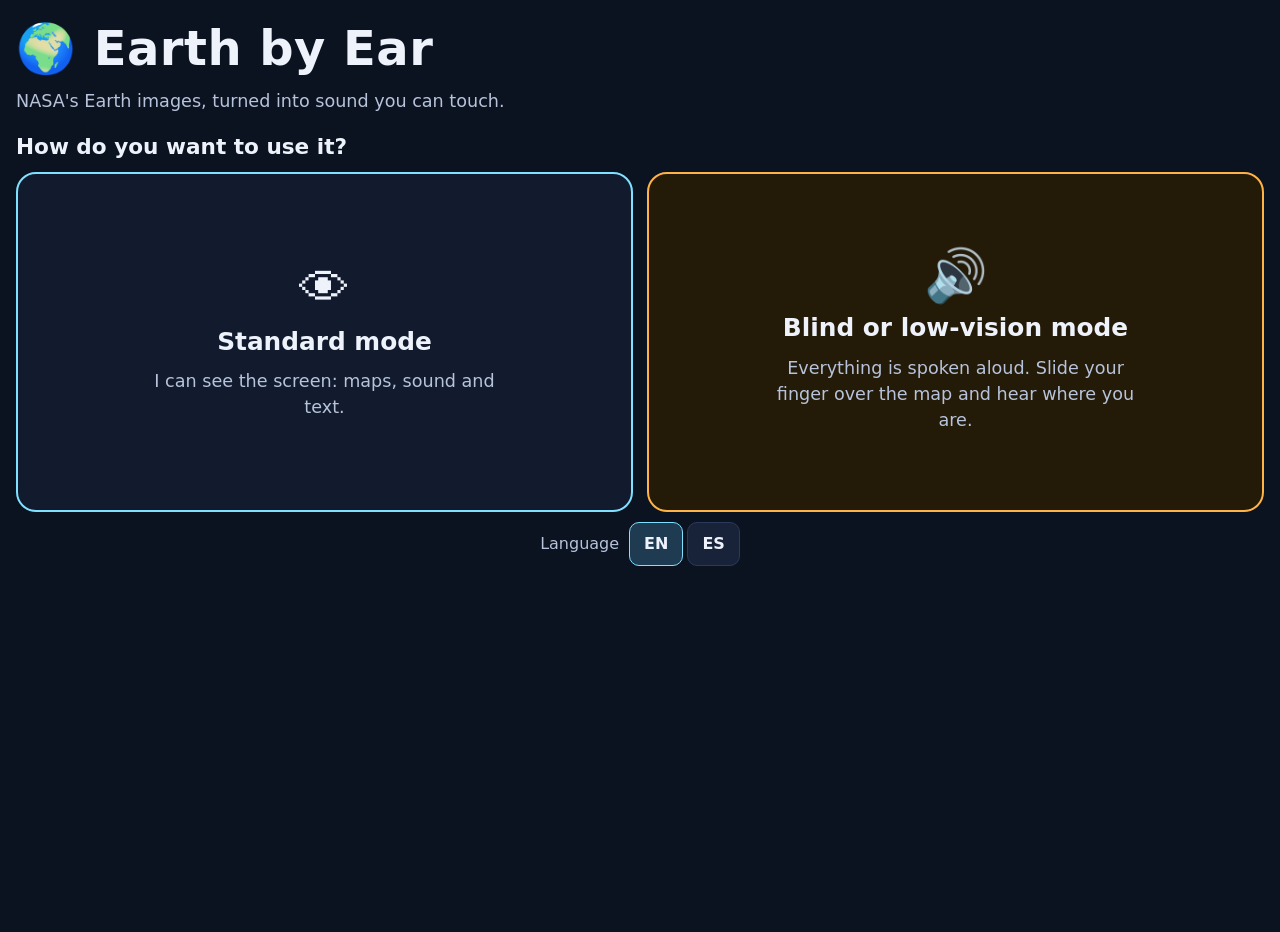
==== docs/index.html @ eaa17254 "Blind mode: spoken instructions; the voice follows the chosen language - When blind mode starts, an " ====
<!DOCTYPE html>
<!-- Written with the assistance of Claude (Anthropic) for NASA Space Apps 2026. -->
<html lang="en-US">
<head>
<meta charset="utf-8">
<meta name="viewport" content="width=device-width, initial-scale=1">
<title>Earth by Ear</title>
  <link rel="icon" href="data:image/svg+xml,%3Csvg xmlns='http://www.w3.org/2000/svg' viewBox='0 0 100 100'%3E%3Ctext y='.9em' font-size='90'%3E%F0%9F%8C%8D%3C/text%3E%3C/svg%3E">
<meta name="description" content="Earth by Ear turns NASA Earth Information Center visuals into live, touchable sound. Hear and explore fires, ocean heat, rain, air temperature and air pollution, with or without seeing the map.">
<meta name="theme-color" content="#0b1220">
<link rel="stylesheet" href="css/style.css">
</head>
<body class="choosing">
<a class="skip" href="#main" data-i18n="header.skip">Skip to content</a>

<!-- Welcome: choose standard or blind / low-vision mode before using the app. -->
<main id="welcome" class="welcome" aria-labelledby="welcome-title">
  <h1 id="welcome-title" tabindex="-1"><span aria-hidden="true">🌍</span> Earth by Ear</h1>
  <p class="welcome-lead" data-i18n="welcome.lead"></p>
  <h2 class="welcome-q" data-i18n="welcome.question"></h2>
  <div class="welcome-choices">
    <button type="button" class="choice-big" data-mode="standard">
      <span class="ico" aria-hidden="true">👁</span>
      <span class="ttl" data-i18n="mode.standard"></span>
      <span class="sub" data-i18n="mode.standardSub"></span>
    </button>
    <button type="button" class="choice-big blind" data-mode="blind">
      <span class="ico" aria-hidden="true">🔊</span>
      <span class="ttl" data-i18n="mode.blind"></span>
      <span class="sub" data-i18n="mode.blindSub"></span>
    </button>
  </div>
  <div class="welcome-lang">
    <span data-i18n="header.language"></span>
    <div class="lang" role="group" data-i18n-aria="header.language">
      <button type="button" class="btn" data-lang="en" lang="en" aria-label="EN, English">EN</button>
      <button type="button" class="btn" data-lang="es" lang="es" aria-label="ES, Español">ES</button>
    </div>
  </div>
</main>

<header class="top">
  <div class="brand">
    <h1 data-i18n="app.title">Earth by Ear</h1>
    <p class="tagline" data-i18n="app.tagline"></p>
  </div>
  <div class="controls">
    <button type="button" id="btn-sound" class="btn big sound" aria-pressed="false">
      <span aria-hidden="true">🔊</span> <span data-label></span>
    </button>
    <button type="button" id="btn-mode" class="btn">
      <span aria-hidden="true" data-mode-icon>👁</span> <span data-mode-label></span>
    </button>
    <button type="button" id="btn-help" class="btn">
      <span aria-hidden="true">❓</span> <span data-i18n="help.button"></span>
    </button>
    <button type="button" id="btn-voice" class="btn" aria-pressed="false">
      <span aria-hidden="true">🗣</span> <span data-i18n="header.readAloud"></span>
    </button>
    <div class="lang" role="group" data-i18n-aria="header.language">
      <button type="button" class="btn" data-lang="en" lang="en" aria-label="EN, English">EN</button>
      <button type="button" class="btn" data-lang="es" lang="es" aria-label="ES, Español">ES</button>
    </div>
  </div>
  <p class="intro" data-i18n="app.intro"></p>
  <p class="note" id="ios-note" data-i18n="header.iosNote" hidden></p>
</header>

<main id="main" tabindex="-1" hidden>
  <!-- Blind mode: instructions, shown (and read aloud) when the mode starts and from the Help button. -->
  <section id="blind-help" class="blind-help" aria-labelledby="bh-title" hidden>
    <h2 id="bh-title" tabindex="-1" data-i18n="help.title"></h2>
    <ol class="bh-steps">
      <li data-i18n="help.s1"></li>
      <li data-i18n="help.s2"></li>
      <li data-i18n="help.s3"></li>
      <li data-i18n="help.s4"></li>
      <li data-i18n="help.s5"></li>
      <li data-i18n="help.s6"></li>
    </ol>
    <button type="button" class="btn" id="bh-replay"><span aria-hidden="true">🔊</span> <span data-i18n="help.replay"></span></button>
    <div class="welcome-lang">
      <span data-i18n="header.language"></span>
      <div class="lang" role="group" data-i18n-aria="header.language">
        <button type="button" class="btn" data-lang="en" lang="en" aria-label="EN, English">EN</button>
        <button type="button" class="btn" data-lang="es" lang="es" aria-label="ES, Español">ES</button>
      </div>
    </div>
    <button type="button" class="choice-big bh-start" id="bh-start">
      <span class="ico" aria-hidden="true">▶</span>
      <span class="ttl" data-i18n="help.start"></span>
    </button>
  </section>

  <!-- Blind mode: one big topic switcher instead of the tab list. -->
  <div class="topicbar" id="topicbar">
    <button type="button" class="btn" id="tb-prev" data-i18n-aria="blind.prevTopic"><span aria-hidden="true">◀</span></button>
    <h2 id="tb-name" class="tb-name" tabindex="-1"></h2>
    <button type="button" class="btn" id="tb-next" data-i18n-aria="blind.nextTopic"><span aria-hidden="true">▶</span></button>
  </div>
  <nav class="tabbar">
    <div id="tablist" class="tablist" role="tablist" data-i18n-aria="tabs.label"></div>
  </nav>
  <div id="panels"></div>
</main>

<div id="live" class="sr-only" aria-live="polite" aria-atomic="true"></div>

<footer class="foot">
  <p><span data-i18n="common.source"></span>: NASA's Scientific Visualization Studio · Earth Information Center.</p>
  <p data-i18n="about.ai"></p>
</footer>

<script src="js/i18n.js"></script>
<script src="js/config.js"></script>
<script src="js/a11y.js"></script>
<script src="js/audio-engine.js"></script>
<script src="js/instruments.js"></script>
<script src="js/data-loader.js"></script>
<script src="js/map-view.js"></script>
<script src="js/phenomenon-tab.js"></script>
<script src="js/game.js"></script>
<script src="js/audio-tour.js"></script>
<script src="js/app.js"></script>
</body>
</html>
---- docs/css/style.css ----
/* Written with the assistance of Claude (Anthropic) for NASA Space Apps 2026. */
:root {
  --bg: #0b1220;
  --panel: #121b2e;
  --panel-2: #18233a;
  --line: #2a3a5c;
  --text: #eef3fb;
  --muted: #b6c3da;
  --accent: #7fe0ff;
  --accent-2: #ffb347;
  --focus: #ffe066;
  --ok: #8fe3a2;
  --warn: #ffb347;
  --bad: #ff7a6b;
  --radius: 12px;
  font-size: 16px;
}
* { box-sizing: border-box; }
html { background: var(--bg); color: var(--text); }
body {
  margin: 0; font-family: system-ui, -apple-system, "Segoe UI", Roboto, Arial, sans-serif;
  line-height: 1.5; max-width: 1280px; margin-inline: auto; padding: 0 16px 32px;
}
a { color: var(--accent); }
h1, h2, h3 { line-height: 1.2; margin: 0.4em 0; }
h1 { font-size: clamp(1.6rem, 4vw, 2.3rem); letter-spacing: 0.01em; }
h2 { font-size: 1.45rem; }
h3 { font-size: 1.1rem; color: var(--muted); }

.sr-only { position: absolute !important; width: 1px; height: 1px; padding: 0; margin: -1px; overflow: hidden; clip: rect(0 0 0 0); white-space: nowrap; border: 0; }
.skip { position: absolute; left: 8px; top: -60px; background: var(--focus); color: #000; padding: 10px 14px; border-radius: 8px; z-index: 10; font-weight: 700; }
.skip:focus { top: 8px; }
:focus-visible { outline: 3px solid var(--focus); outline-offset: 3px; }

/* Header */
.top { display: grid; grid-template-columns: 1fr auto; gap: 8px 16px; align-items: center; padding: 16px 0 8px; }
.brand .tagline { margin: 0; color: var(--accent-2); font-weight: 600; }
.controls { display: flex; flex-wrap: wrap; gap: 8px; justify-content: flex-end; }
.intro { grid-column: 1 / -1; margin: 4px 0; color: var(--muted); max-width: 70ch; }
.note { grid-column: 1 / -1; background: var(--panel-2); border-left: 4px solid var(--warn); padding: 8px 12px; border-radius: 8px; }

/* Buttons: at least 44x44 */
.btn {
  min-height: 44px; min-width: 44px; padding: 8px 14px; border-radius: 10px;
  border: 1px solid var(--line); background: var(--panel-2); color: var(--text);
  font: inherit; font-weight: 600; cursor: pointer;
}
.btn:hover { border-color: var(--accent); }
.btn[aria-pressed="true"] { background: #1f3b52; border-color: var(--accent); }
.btn.big { font-size: 1.05rem; padding: 10px 18px; }
.btn.sound { background: #3a2a10; border-color: var(--accent-2); }
.btn.sound.on { background: #12402a; border-color: var(--ok); }
.btn.primary { background: #1f3b52; border-color: var(--accent); }
.btn.icon { font-size: 1.15rem; padding: 6px 12px; }
.lang { display: flex; gap: 4px; }

/* Tabs */
.tabbar { position: sticky; top: 0; z-index: 5; background: var(--bg); padding: 8px 0; }
.tablist { display: flex; gap: 6px; overflow-x: auto; scrollbar-width: thin; padding-bottom: 4px; }
.tab {
  flex: 0 0 auto; min-height: 44px; padding: 8px 14px; border-radius: 10px 10px 0 0;
  border: 1px solid var(--line); border-bottom: 3px solid transparent; background: var(--panel);
  color: var(--muted); font: inherit; font-weight: 600; cursor: pointer;
}
.tab[aria-selected="true"] { color: var(--text); background: var(--panel-2); border-bottom-color: var(--accent-2); }
.panel { background: var(--panel); border: 1px solid var(--line); border-radius: 0 var(--radius) var(--radius) var(--radius); padding: 16px; }
.panel:focus-visible { outline-offset: -3px; }

/* Phenomenon tab */
.ph-head { display: flex; align-items: center; gap: 12px; flex-wrap: wrap; }
.badge { font-size: 0.85rem; font-weight: 700; padding: 4px 10px; border-radius: 999px; background: #12402a; color: var(--ok); border: 1px solid var(--ok); }
.badge.sim { background: #40210f; color: var(--warn); border-color: var(--warn); }
.lead { color: var(--muted); max-width: 75ch; margin-top: 0; }
.status:empty { display: none; }
.ph-grid { display: grid; grid-template-columns: minmax(0, 2fr) minmax(260px, 1fr); gap: 16px; }
@media (max-width: 860px) { .ph-grid { grid-template-columns: 1fr; } .top { grid-template-columns: 1fr; } .controls { justify-content: flex-start; } }
.map-figure { margin: 0; }
.map-wrap { border-radius: var(--radius); overflow: hidden; border: 1px solid var(--line); }
.map { position: relative; width: 100%; aspect-ratio: 2 / 1; background: #07101c; touch-action: pan-y; }
.map.interactive { touch-action: none; cursor: crosshair; }
.map.no-image { background: radial-gradient(ellipse at center, #10213a 0%, #07101c 75%); }
.map-img, .map-overlay { position: absolute; inset: 0; width: 100%; height: 100%; display: block; }
.map-img { object-fit: fill; }
.map.no-image .map-img { display: none; }
.timeline { display: flex; flex-wrap: wrap; align-items: center; gap: 8px; margin: 10px 0; }
.slider { flex: 1 1 160px; min-height: 44px; accent-color: var(--accent-2); }
.speed { display: flex; align-items: center; gap: 6px; color: var(--muted); }
.speed select { min-height: 44px; background: var(--panel-2); color: var(--text); border: 1px solid var(--line); border-radius: 8px; padding: 4px 8px; font: inherit; }
.date { font-weight: 700; font-variant-numeric: tabular-nums; min-width: 9ch; }
.modes { display: flex; gap: 8px; }
.mode { flex: 1 1 0; }
.help, .keys { color: var(--muted); margin: 6px 0; font-size: 0.95rem; }
.readout { min-height: 1.5em; font-weight: 600; color: var(--accent); }
.ph-side h3 { margin-top: 0; }
.stats { display: grid; grid-template-columns: auto 1fr; gap: 4px 12px; margin: 0 0 8px; }
.stats dt { color: var(--muted); }
.stats dd { margin: 0; font-weight: 700; font-variant-numeric: tabular-nums; }
.level { font-weight: 700; padding: 6px 10px; border-radius: 8px; background: var(--panel-2); display: inline-block; }
.level[data-level="low"] { border-left: 4px solid #7fb2ff; }
.level[data-level="normal"] { border-left: 4px solid var(--ok); }
.level[data-level="high"] { border-left: 4px solid var(--warn); }
.level[data-level="veryHigh"] { border-left: 4px solid var(--bad); }
.desc { background: var(--panel-2); padding: 10px 12px; border-radius: 8px; }
.how table { width: 100%; border-collapse: collapse; font-size: 0.95rem; }
.how th, .how td { text-align: left; padding: 6px 4px; border-bottom: 1px solid var(--line); vertical-align: top; }
.how summary { cursor: pointer; font-weight: 700; min-height: 44px; display: flex; align-items: center; }
.credit { font-size: 0.85rem; color: var(--muted); }
.credits li { margin: 4px 0; }
.foot { color: var(--muted); font-size: 0.85rem; border-top: 1px solid var(--line); margin-top: 24px; padding-top: 8px; }

/* Audio Tour */
.tour-controls { display: flex; flex-wrap: wrap; gap: 10px; margin: 12px 0; }
.tour-controls .btn { flex: 1 1 140px; min-height: 64px; font-size: 1.15rem; }
.tour-play { flex: 2 1 200px !important; }
.tour-text { font-size: 1.15rem; background: var(--panel-2); border-radius: 10px; padding: 14px 16px; min-height: 5em; }
.tour-counter { color: var(--text); }
.btn:disabled { opacity: 0.45; cursor: not-allowed; }

/* Game */
.rules li { margin: 4px 0; }
.choices { border: 1px solid var(--line); border-radius: 10px; margin: 12px 0; padding: 8px 12px; }
.choices legend { font-weight: 700; padding: 0 6px; }
.choices > div { display: flex; flex-wrap: wrap; gap: 8px; }
.choice { display: inline-flex; align-items: center; gap: 8px; min-height: 44px; padding: 6px 12px; border: 1px solid var(--line); border-radius: 10px; background: var(--panel-2); cursor: pointer; }
.choice input { flex: none; width: 20px; height: 20px; accent-color: var(--accent-2); }
.choice:has(input:checked) { border-color: var(--accent); background: #1f3b52; }
.feedback { font-weight: 700; min-height: 1.5em; }
.summary { font-size: 1.15rem; font-weight: 700; }
.table-wrap { overflow-x: auto; }
.matrix { border-collapse: collapse; margin: 8px 0; }
.matrix caption { text-align: left; color: var(--muted); padding-bottom: 4px; }
.matrix th, .matrix td { border: 1px solid var(--line); padding: 6px 10px; text-align: center; }
.matrix td.diag { background: #12402a; font-weight: 700; }
textarea { width: 100%; background: var(--panel-2); color: var(--text); border: 1px solid var(--line); border-radius: 8px; font: 0.85rem ui-monospace, monospace; padding: 8px; }
.row { display: flex; gap: 8px; flex-wrap: wrap; margin: 8px 0; }

@media (prefers-reduced-motion: reduce) {
  * { animation: none !important; transition: none !important; scroll-behavior: auto !important; }
}

/* Welcome: choose standard or blind / low-vision mode */
.welcome { display: none; }
body.choosing > header, body.choosing > main, body.choosing > footer, body.choosing > .skip { display: none; }
body.choosing .welcome { display: flex; flex-direction: column; gap: 10px; min-height: 100vh; min-height: 100dvh; padding: 20px 0 16px; }
.welcome h1 { font-size: clamp(2rem, 7vw, 3rem); margin: 0; }
.welcome h1:focus { outline: none; }
.welcome-lead { margin: 0; color: var(--muted); font-size: 1.1rem; max-width: 60ch; }
.welcome-q { margin: 10px 0 2px; font-size: 1.35rem; color: var(--text); }
.welcome-choices { flex: 1; display: grid; grid-template-rows: 1fr 1fr; gap: 14px; min-height: 380px; }
@media (min-width: 800px) { .welcome-choices { grid-template-rows: none; grid-template-columns: 1fr 1fr; flex: 0 0 auto; min-height: 340px; } }
.choice-big {
  display: flex; flex-direction: column; align-items: center; justify-content: center; gap: 8px;
  padding: 20px; border-radius: 20px; border: 2px solid var(--accent); background: var(--panel);
  color: var(--text); font: inherit; text-align: center; cursor: pointer;
}
.choice-big:hover { background: var(--panel-2); }
.choice-big.blind { border-color: var(--accent-2); background: #241a08; }
.choice-big.blind:hover { background: #33250b; }
.choice-big .ico { font-size: 3.2rem; line-height: 1; }
.choice-big .ttl { font-size: 1.55rem; font-weight: 800; }
.choice-big .sub { font-size: 1.1rem; color: var(--muted); max-width: 32ch; }
.welcome-lang { display: flex; align-items: center; justify-content: center; gap: 10px; color: var(--muted); }

/* Blind / low-vision mode: bigger text and controls */
body.blind { font-size: 1.12rem; }
body.blind .btn { min-height: 52px; }

/* Blind mode: only the essentials, big and always in the same place.
   Top: previous topic / topic name / next topic. Middle: the map. Bottom: listen over time, where am I. */
.topicbar, .blind-bar { display: none; }
body.blind .tabbar, body.blind .foot, body.blind .skip,
body.blind #btn-sound, body.blind #btn-voice, body.blind .controls .lang, body.blind .tagline, body.blind .intro,
body.blind .ph-head, body.blind .lead, body.blind .timeline, body.blind .modes, body.blind .help, body.blind .keys,
body.blind .ph-side { display: none; }
body.blind .top { grid-template-columns: 1fr auto; padding: 8px 0 0; }
body.blind .top h1 { font-size: 1.35rem; }
body.blind .topicbar { display: grid; grid-template-columns: 76px 1fr 76px; gap: 8px; align-items: center; margin: 6px 0 10px; }
body.blind .topicbar .btn { min-height: 76px; font-size: 1.9rem; padding: 0; }
body.blind .tb-name { margin: 0; text-align: center; font-size: 1.6rem; color: var(--text); }
body.blind .tb-name:focus { outline: none; }
body.blind .ph-grid { display: block; }
body.blind .map { aspect-ratio: auto; height: 56vh; height: 56dvh; }
body.blind .blind-bar { display: grid; grid-template-columns: 1fr 1fr; gap: 10px; margin-top: 10px; }
body.blind .blind-bar .btn { min-height: 76px; font-size: 1.2rem; }
body.blind .blind-bar .btn.wide { grid-column: 1 / -1; }
body.blind .readout { font-size: 1.15rem; min-height: 1.5em; }

/* Blind mode instructions screen */
#btn-help { display: none; }
body.blind #btn-help { display: inline-flex; align-items: center; gap: 6px; }
body.helpopen .topicbar, body.helpopen #panels { display: none !important; }
.blind-help { display: flex; flex-direction: column; gap: 12px; padding: 4px 0 16px; }
.blind-help[hidden] { display: none; }
.blind-help h2 { font-size: 1.5rem; margin: 4px 0 0; }
.blind-help h2:focus { outline: none; }
.bh-steps { margin: 0; padding-left: 1.4em; display: grid; gap: 10px; font-size: 1.15rem; line-height: 1.45; }
#bh-replay { align-self: flex-start; min-height: 52px; }
.bh-start { position: sticky; bottom: 10px; z-index: 6; min-height: 140px; border-color: var(--accent-2); background: #241a08;
  box-shadow: 0 -16px 24px var(--bg); }   /* always on screen, where the voice says it is */
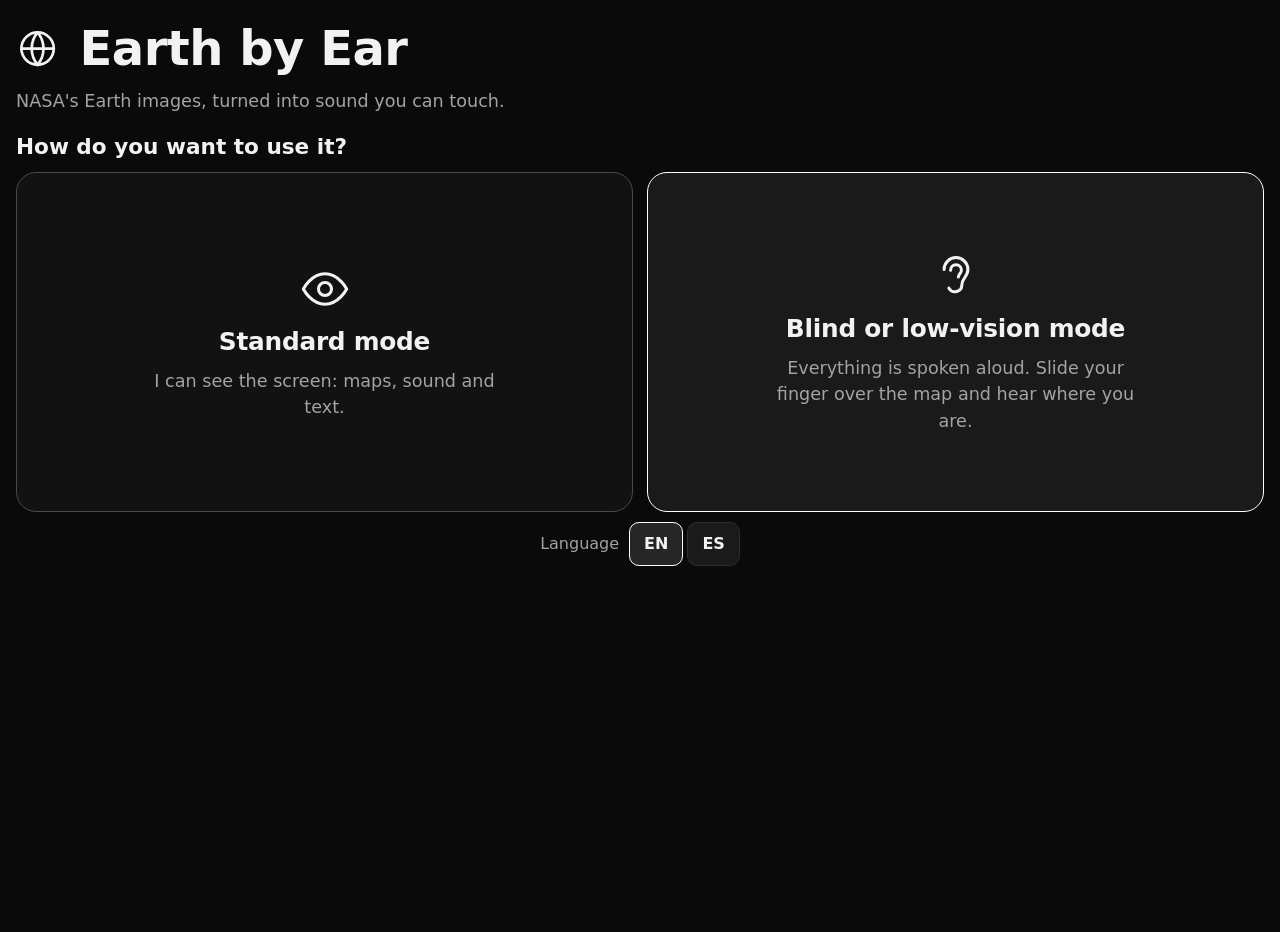
==== commit 74b32f84: "Minimal grayscale design, line icons, separate sound and voice switches - Interface in black, grays " ====
--- a/docs/index.html
+++ b/docs/index.html
@@ -5,27 +5,47 @@
 <meta charset="utf-8">
 <meta name="viewport" content="width=device-width, initial-scale=1">
 <title>Earth by Ear</title>
-  <link rel="icon" href="data:image/svg+xml,%3Csvg xmlns='http://www.w3.org/2000/svg' viewBox='0 0 100 100'%3E%3Ctext y='.9em' font-size='90'%3E%F0%9F%8C%8D%3C/text%3E%3C/svg%3E">
+  <link rel="icon" href="data:image/svg+xml,%3Csvg xmlns='http://www.w3.org/2000/svg' viewBox='0 0 24 24' fill='none' stroke='white' stroke-width='1.75' stroke-linecap='round'%3E%3Crect width='24' height='24' rx='5' fill='black' stroke='none'/%3E%3Ccircle cx='12' cy='12' r='7.5'/%3E%3Cpath d='M4.5 12h15M12 4.5a11 11 0 0 1 0 15M12 4.5a11 11 0 0 0 0 15'/%3E%3C/svg%3E">
 <meta name="description" content="Earth by Ear turns NASA Earth Information Center visuals into live, touchable sound. Hear and explore fires, ocean heat, rain, air temperature and air pollution, with or without seeing the map.">
 <meta name="theme-color" content="#0b1220">
 <link rel="stylesheet" href="css/style.css">
 </head>
 <body class="choosing">
+<!-- Minimal line icons (white, drawn with the text color). -->
+<svg width="0" height="0" style="position:absolute" aria-hidden="true" focusable="false">
+  <symbol id="i-globe" viewBox="0 0 24 24"><circle cx="12" cy="12" r="9"/><path d="M3 12h18M12 3a14 14 0 0 1 0 18M12 3a14 14 0 0 0 0 18"/></symbol>
+  <symbol id="i-eye" viewBox="0 0 24 24"><path d="M2 12s3.6-7 10-7 10 7 10 7-3.6 7-10 7S2 12 2 12z"/><circle cx="12" cy="12" r="3"/></symbol>
+  <symbol id="i-ear" viewBox="0 0 24 24"><path d="M6.5 9a5.5 5.5 0 0 1 11 0c0 3.2-2.8 4.2-2.8 7a3.2 3.2 0 0 1-6 1.6"/><path d="M9.5 9.3a2.5 2.5 0 0 1 5 0c0 1.4-1.4 1.9-1.4 3.2"/></symbol>
+  <symbol id="i-sound" viewBox="0 0 24 24"><path d="M4 9.5h3.5L12 6v12l-4.5-3.5H4z"/><path d="M15.5 9a4 4 0 0 1 0 6M18 6.5a7.5 7.5 0 0 1 0 11"/></symbol>
+  <symbol id="i-sound-off" viewBox="0 0 24 24"><path d="M4 9.5h3.5L12 6v12l-4.5-3.5H4z"/><path d="M16 9.5l5 5M21 9.5l-5 5"/></symbol>
+  <symbol id="i-voice" viewBox="0 0 24 24"><circle cx="9" cy="8" r="3.5"/><path d="M2.5 20c.8-3.6 3.3-5.5 6.5-5.5s5.7 1.9 6.5 5.5"/><path d="M17 6a4 4 0 0 1 0 5.5M19.5 3.5a7.5 7.5 0 0 1 0 10.5"/></symbol>
+  <symbol id="i-voice-off" viewBox="0 0 24 24"><circle cx="9" cy="8" r="3.5"/><path d="M2.5 20c.8-3.6 3.3-5.5 6.5-5.5s5.7 1.9 6.5 5.5"/><path d="M17 6l5 5M22 6l-5 5"/></symbol>
+  <symbol id="i-help" viewBox="0 0 24 24"><circle cx="12" cy="12" r="9"/><path d="M9.6 9.4a2.5 2.5 0 1 1 3.4 2.4c-.6.3-1 .8-1 1.5v.6"/><path d="M12 16.8v.2"/></symbol>
+  <symbol id="i-info" viewBox="0 0 24 24"><circle cx="12" cy="12" r="9"/><path d="M12 11v5.5M12 7.8v.2"/></symbol>
+  <symbol id="i-pin" viewBox="0 0 24 24"><path d="M12 21s-6.5-6-6.5-11a6.5 6.5 0 0 1 13 0c0 5-6.5 11-6.5 11z"/><circle cx="12" cy="10" r="2.4"/></symbol>
+  <symbol id="i-play" viewBox="0 0 24 24"><path d="M8 5.5v13l10-6.5z"/></symbol>
+  <symbol id="i-pause" viewBox="0 0 24 24"><path d="M8.5 5.5v13M15.5 5.5v13"/></symbol>
+  <symbol id="i-prev" viewBox="0 0 24 24"><path d="M17.5 6v12l-8.5-6zM6.5 6v12"/></symbol>
+  <symbol id="i-next" viewBox="0 0 24 24"><path d="M6.5 6v12l8.5-6zM17.5 6v12"/></symbol>
+  <symbol id="i-left" viewBox="0 0 24 24"><path d="M15 4.5 7.5 12l7.5 7.5"/></symbol>
+  <symbol id="i-right" viewBox="0 0 24 24"><path d="M9 4.5 16.5 12 9 19.5"/></symbol>
+  <symbol id="i-replay" viewBox="0 0 24 24"><path d="M4.5 12a7.5 7.5 0 1 0 2.2-5.3"/><path d="M4.5 4.5v4h4"/></symbol>
+</svg>
 <a class="skip" href="#main" data-i18n="header.skip">Skip to content</a>
 
 <!-- Welcome: choose standard or blind / low-vision mode before using the app. -->
 <main id="welcome" class="welcome" aria-labelledby="welcome-title">
-  <h1 id="welcome-title" tabindex="-1"><span aria-hidden="true">🌍</span> Earth by Ear</h1>
+  <h1 id="welcome-title" tabindex="-1"><svg class="ic" aria-hidden="true" focusable="false"><use href="#i-globe"></use></svg> Earth by Ear</h1>
   <p class="welcome-lead" data-i18n="welcome.lead"></p>
   <h2 class="welcome-q" data-i18n="welcome.question"></h2>
   <div class="welcome-choices">
     <button type="button" class="choice-big" data-mode="standard">
-      <span class="ico" aria-hidden="true">👁</span>
+      <span class="ico"><svg class="ic" aria-hidden="true" focusable="false"><use href="#i-eye"></use></svg></span>
       <span class="ttl" data-i18n="mode.standard"></span>
       <span class="sub" data-i18n="mode.standardSub"></span>
     </button>
     <button type="button" class="choice-big blind" data-mode="blind">
-      <span class="ico" aria-hidden="true">🔊</span>
+      <span class="ico"><svg class="ic" aria-hidden="true" focusable="false"><use href="#i-ear"></use></svg></span>
       <span class="ttl" data-i18n="mode.blind"></span>
       <span class="sub" data-i18n="mode.blindSub"></span>
     </button>
@@ -46,21 +66,25 @@
   </div>
   <div class="controls">
     <button type="button" id="btn-sound" class="btn big sound" aria-pressed="false">
-      <span aria-hidden="true">🔊</span> <span data-label></span>
+      <span data-sound-icon><svg class="ic" aria-hidden="true" focusable="false"><use href="#i-sound"></use></svg></span> <span data-label></span>
     </button>
     <button type="button" id="btn-mode" class="btn">
-      <span aria-hidden="true" data-mode-icon>👁</span> <span data-mode-label></span>
+      <span data-mode-icon><svg class="ic" aria-hidden="true" focusable="false"><use href="#i-eye"></use></svg></span> <span data-mode-label></span>
     </button>
     <button type="button" id="btn-help" class="btn">
-      <span aria-hidden="true">❓</span> <span data-i18n="help.button"></span>
+      <svg class="ic" aria-hidden="true" focusable="false"><use href="#i-help"></use></svg> <span data-i18n="help.button"></span>
     </button>
     <button type="button" id="btn-voice" class="btn" aria-pressed="false">
-      <span aria-hidden="true">🗣</span> <span data-i18n="header.readAloud"></span>
+      <svg class="ic" aria-hidden="true" focusable="false"><use href="#i-voice"></use></svg> <span data-i18n="header.readAloud"></span>
     </button>
     <div class="lang" role="group" data-i18n-aria="header.language">
       <button type="button" class="btn" data-lang="en" lang="en" aria-label="EN, English">EN</button>
       <button type="button" class="btn" data-lang="es" lang="es" aria-label="ES, Español">ES</button>
     </div>
+  </div>
+  <div class="blind-toggles" role="group" data-i18n-aria="blind.switches">
+    <button type="button" id="bt-sound" class="btn toggle" aria-pressed="true"><span data-bt-icon><svg class="ic" aria-hidden="true" focusable="false"><use href="#i-sound"></use></svg></span> <span data-i18n="blind.soundLabel"></span> <span class="state" data-bt-state></span></button>
+    <button type="button" id="bt-voice" class="btn toggle" aria-pressed="true"><span data-bt-icon><svg class="ic" aria-hidden="true" focusable="false"><use href="#i-voice"></use></svg></span> <span data-i18n="blind.voiceLabel"></span> <span class="state" data-bt-state></span></button>
   </div>
   <p class="intro" data-i18n="app.intro"></p>
   <p class="note" id="ios-note" data-i18n="header.iosNote" hidden></p>
@@ -78,7 +102,7 @@
       <li data-i18n="help.s5"></li>
       <li data-i18n="help.s6"></li>
     </ol>
-    <button type="button" class="btn" id="bh-replay"><span aria-hidden="true">🔊</span> <span data-i18n="help.replay"></span></button>
+    <button type="button" class="btn" id="bh-replay"><svg class="ic" aria-hidden="true" focusable="false"><use href="#i-replay"></use></svg> <span data-i18n="help.replay"></span></button>
     <div class="welcome-lang">
       <span data-i18n="header.language"></span>
       <div class="lang" role="group" data-i18n-aria="header.language">
@@ -87,16 +111,16 @@
       </div>
     </div>
     <button type="button" class="choice-big bh-start" id="bh-start">
-      <span class="ico" aria-hidden="true">▶</span>
+      <span class="ico"><svg class="ic" aria-hidden="true" focusable="false"><use href="#i-play"></use></svg></span>
       <span class="ttl" data-i18n="help.start"></span>
     </button>
   </section>
 
   <!-- Blind mode: one big topic switcher instead of the tab list. -->
   <div class="topicbar" id="topicbar">
-    <button type="button" class="btn" id="tb-prev" data-i18n-aria="blind.prevTopic"><span aria-hidden="true">◀</span></button>
+    <button type="button" class="btn" id="tb-prev" data-i18n-aria="blind.prevTopic"><svg class="ic" aria-hidden="true" focusable="false"><use href="#i-left"></use></svg></button>
     <h2 id="tb-name" class="tb-name" tabindex="-1"></h2>
-    <button type="button" class="btn" id="tb-next" data-i18n-aria="blind.nextTopic"><span aria-hidden="true">▶</span></button>
+    <button type="button" class="btn" id="tb-next" data-i18n-aria="blind.nextTopic"><svg class="ic" aria-hidden="true" focusable="false"><use href="#i-right"></use></svg></button>
   </div>
   <nav class="tabbar">
     <div id="tablist" class="tablist" role="tablist" data-i18n-aria="tabs.label"></div>
--- a/docs/css/style.css
+++ b/docs/css/style.css
@@ -1,29 +1,31 @@
 /* Written with the assistance of Claude (Anthropic) for NASA Space Apps 2026. */
 :root {
-  --bg: #0b1220;
-  --panel: #121b2e;
-  --panel-2: #18233a;
-  --line: #2a3a5c;
-  --text: #eef3fb;
-  --muted: #b6c3da;
-  --accent: #7fe0ff;
-  --accent-2: #ffb347;
-  --focus: #ffe066;
-  --ok: #8fe3a2;
-  --warn: #ffb347;
-  --bad: #ff7a6b;
+  /* Minimal grayscale: black, grays and white. Only the NASA maps keep their colors (the color is the data). */
+  --bg: #0a0a0a;
+  --panel: #121212;
+  --panel-2: #1a1a1a;
+  --line: #2e2e2e;
+  --line-2: #4a4a4a;
+  --text: #f2f2f2;
+  --muted: #a3a3a3;
+  --accent: #ffffff;
+  --accent-2: #d9d9d9;
+  --focus: #ffffff;
+  --ok: #e6e6e6;
+  --warn: #bfbfbf;
+  --bad: #8c8c8c;
   --radius: 12px;
   font-size: 16px;
 }
 * { box-sizing: border-box; }
 html { background: var(--bg); color: var(--text); }
 body {
-  margin: 0; font-family: system-ui, -apple-system, "Segoe UI", Roboto, Arial, sans-serif;
+  margin: 0; font-family: "Inter", system-ui, -apple-system, "Segoe UI", Roboto, Arial, sans-serif;
   line-height: 1.5; max-width: 1280px; margin-inline: auto; padding: 0 16px 32px;
 }
 a { color: var(--accent); }
 h1, h2, h3 { line-height: 1.2; margin: 0.4em 0; }
-h1 { font-size: clamp(1.6rem, 4vw, 2.3rem); letter-spacing: 0.01em; }
+h1 { font-size: clamp(1.6rem, 4vw, 2.3rem); font-weight: 700; letter-spacing: -0.01em; }
 h2 { font-size: 1.45rem; }
 h3 { font-size: 1.1rem; color: var(--muted); }
 
@@ -34,23 +36,25 @@
 
 /* Header */
 .top { display: grid; grid-template-columns: 1fr auto; gap: 8px 16px; align-items: center; padding: 16px 0 8px; }
-.brand .tagline { margin: 0; color: var(--accent-2); font-weight: 600; }
+.brand .tagline { margin: 0; color: var(--muted); font-weight: 500; }
 .controls { display: flex; flex-wrap: wrap; gap: 8px; justify-content: flex-end; }
 .intro { grid-column: 1 / -1; margin: 4px 0; color: var(--muted); max-width: 70ch; }
-.note { grid-column: 1 / -1; background: var(--panel-2); border-left: 4px solid var(--warn); padding: 8px 12px; border-radius: 8px; }
+.note { grid-column: 1 / -1; background: var(--panel-2); border-left: 3px solid var(--line-2); padding: 8px 12px; border-radius: 8px; }
 
 /* Buttons: at least 44x44 */
 .btn {
   min-height: 44px; min-width: 44px; padding: 8px 14px; border-radius: 10px;
   border: 1px solid var(--line); background: var(--panel-2); color: var(--text);
   font: inherit; font-weight: 600; cursor: pointer;
-}
-.btn:hover { border-color: var(--accent); }
-.btn[aria-pressed="true"] { background: #1f3b52; border-color: var(--accent); }
+  display: inline-flex; align-items: center; justify-content: center; gap: 8px;
+}
+.btn:hover { border-color: var(--line-2); background: #222; }
+.btn[aria-pressed="true"] { background: #262626; border-color: var(--accent); }
 .btn.big { font-size: 1.05rem; padding: 10px 18px; }
-.btn.sound { background: #3a2a10; border-color: var(--accent-2); }
-.btn.sound.on { background: #12402a; border-color: var(--ok); }
-.btn.primary { background: #1f3b52; border-color: var(--accent); }
+.btn.sound { background: var(--text); color: var(--bg); border-color: var(--text); }
+.btn.sound.on { background: var(--panel-2); color: var(--text); border-color: var(--line-2); }
+.btn.primary { background: var(--text); color: var(--bg); border-color: var(--text); }
+.btn.primary:hover { background: #d9d9d9; }
 .btn.icon { font-size: 1.15rem; padding: 6px 12px; }
 .lang { display: flex; gap: 4px; }
 
@@ -62,44 +66,45 @@
   border: 1px solid var(--line); border-bottom: 3px solid transparent; background: var(--panel);
   color: var(--muted); font: inherit; font-weight: 600; cursor: pointer;
 }
-.tab[aria-selected="true"] { color: var(--text); background: var(--panel-2); border-bottom-color: var(--accent-2); }
+.tab[aria-selected="true"] { color: var(--text); background: var(--panel-2); border-bottom-color: var(--accent); }
 .panel { background: var(--panel); border: 1px solid var(--line); border-radius: 0 var(--radius) var(--radius) var(--radius); padding: 16px; }
 .panel:focus-visible { outline-offset: -3px; }
 
 /* Phenomenon tab */
 .ph-head { display: flex; align-items: center; gap: 12px; flex-wrap: wrap; }
-.badge { font-size: 0.85rem; font-weight: 700; padding: 4px 10px; border-radius: 999px; background: #12402a; color: var(--ok); border: 1px solid var(--ok); }
-.badge.sim { background: #40210f; color: var(--warn); border-color: var(--warn); }
+.badge { font-size: 0.8rem; font-weight: 600; padding: 3px 10px; border-radius: 999px; background: transparent; color: var(--muted); border: 1px solid var(--line-2); letter-spacing: 0.02em; }
+.badge.sim { border-style: dashed; }
 .lead { color: var(--muted); max-width: 75ch; margin-top: 0; }
 .status:empty { display: none; }
 .ph-grid { display: grid; grid-template-columns: minmax(0, 2fr) minmax(260px, 1fr); gap: 16px; }
 @media (max-width: 860px) { .ph-grid { grid-template-columns: 1fr; } .top { grid-template-columns: 1fr; } .controls { justify-content: flex-start; } }
 .map-figure { margin: 0; }
 .map-wrap { border-radius: var(--radius); overflow: hidden; border: 1px solid var(--line); }
-.map { position: relative; width: 100%; aspect-ratio: 2 / 1; background: #07101c; touch-action: pan-y; }
+.map { position: relative; width: 100%; aspect-ratio: 2 / 1; background: #0d0d0d; touch-action: pan-y; }
 .map.interactive { touch-action: none; cursor: crosshair; }
-.map.no-image { background: radial-gradient(ellipse at center, #10213a 0%, #07101c 75%); }
+.map.no-image { background: radial-gradient(ellipse at center, #1c1c1c 0%, #0d0d0d 75%); }
 .map-img, .map-overlay { position: absolute; inset: 0; width: 100%; height: 100%; display: block; }
 .map-img { object-fit: fill; }
 .map.no-image .map-img { display: none; }
 .timeline { display: flex; flex-wrap: wrap; align-items: center; gap: 8px; margin: 10px 0; }
-.slider { flex: 1 1 160px; min-height: 44px; accent-color: var(--accent-2); }
+.slider { flex: 1 1 160px; min-height: 44px; accent-color: #e6e6e6; }
 .speed { display: flex; align-items: center; gap: 6px; color: var(--muted); }
 .speed select { min-height: 44px; background: var(--panel-2); color: var(--text); border: 1px solid var(--line); border-radius: 8px; padding: 4px 8px; font: inherit; }
 .date { font-weight: 700; font-variant-numeric: tabular-nums; min-width: 9ch; }
 .modes { display: flex; gap: 8px; }
 .mode { flex: 1 1 0; }
 .help, .keys { color: var(--muted); margin: 6px 0; font-size: 0.95rem; }
-.readout { min-height: 1.5em; font-weight: 600; color: var(--accent); }
+.readout { min-height: 1.5em; font-weight: 600; color: var(--text); }
 .ph-side h3 { margin-top: 0; }
 .stats { display: grid; grid-template-columns: auto 1fr; gap: 4px 12px; margin: 0 0 8px; }
 .stats dt { color: var(--muted); }
 .stats dd { margin: 0; font-weight: 700; font-variant-numeric: tabular-nums; }
 .level { font-weight: 700; padding: 6px 10px; border-radius: 8px; background: var(--panel-2); display: inline-block; }
-.level[data-level="low"] { border-left: 4px solid #7fb2ff; }
-.level[data-level="normal"] { border-left: 4px solid var(--ok); }
-.level[data-level="high"] { border-left: 4px solid var(--warn); }
-.level[data-level="veryHigh"] { border-left: 4px solid var(--bad); }
+/* Level: a gray bar that gets brighter and longer with the level (the word is always written too). */
+.level[data-level="low"] { border-left: 4px solid #4d4d4d; }
+.level[data-level="normal"] { border-left: 6px solid #808080; }
+.level[data-level="high"] { border-left: 8px solid #bfbfbf; }
+.level[data-level="veryHigh"] { border-left: 10px solid #ffffff; }
 .desc { background: var(--panel-2); padding: 10px 12px; border-radius: 8px; }
 .how table { width: 100%; border-collapse: collapse; font-size: 0.95rem; }
 .how th, .how td { text-align: left; padding: 6px 4px; border-bottom: 1px solid var(--line); vertical-align: top; }
@@ -122,15 +127,15 @@
 .choices legend { font-weight: 700; padding: 0 6px; }
 .choices > div { display: flex; flex-wrap: wrap; gap: 8px; }
 .choice { display: inline-flex; align-items: center; gap: 8px; min-height: 44px; padding: 6px 12px; border: 1px solid var(--line); border-radius: 10px; background: var(--panel-2); cursor: pointer; }
-.choice input { flex: none; width: 20px; height: 20px; accent-color: var(--accent-2); }
-.choice:has(input:checked) { border-color: var(--accent); background: #1f3b52; }
+.choice input { flex: none; width: 20px; height: 20px; accent-color: #e6e6e6; }
+.choice:has(input:checked) { border-color: var(--accent); background: #262626; }
 .feedback { font-weight: 700; min-height: 1.5em; }
 .summary { font-size: 1.15rem; font-weight: 700; }
 .table-wrap { overflow-x: auto; }
 .matrix { border-collapse: collapse; margin: 8px 0; }
 .matrix caption { text-align: left; color: var(--muted); padding-bottom: 4px; }
 .matrix th, .matrix td { border: 1px solid var(--line); padding: 6px 10px; text-align: center; }
-.matrix td.diag { background: #12402a; font-weight: 700; }
+.matrix td.diag { background: #262626; font-weight: 700; }
 textarea { width: 100%; background: var(--panel-2); color: var(--text); border: 1px solid var(--line); border-radius: 8px; font: 0.85rem ui-monospace, monospace; padding: 8px; }
 .row { display: flex; gap: 8px; flex-wrap: wrap; margin: 8px 0; }
 
@@ -150,13 +155,14 @@
 @media (min-width: 800px) { .welcome-choices { grid-template-rows: none; grid-template-columns: 1fr 1fr; flex: 0 0 auto; min-height: 340px; } }
 .choice-big {
   display: flex; flex-direction: column; align-items: center; justify-content: center; gap: 8px;
-  padding: 20px; border-radius: 20px; border: 2px solid var(--accent); background: var(--panel);
+  padding: 20px; border-radius: 20px; border: 1px solid var(--line-2); background: var(--panel);
   color: var(--text); font: inherit; text-align: center; cursor: pointer;
 }
-.choice-big:hover { background: var(--panel-2); }
-.choice-big.blind { border-color: var(--accent-2); background: #241a08; }
-.choice-big.blind:hover { background: #33250b; }
-.choice-big .ico { font-size: 3.2rem; line-height: 1; }
+.choice-big:hover { background: var(--panel-2); border-color: var(--accent); }
+.choice-big.blind { border-color: var(--accent); background: var(--panel-2); }
+.choice-big.blind:hover { background: #222; }
+.choice-big .ico { line-height: 0; }
+.choice-big .ico .ic { width: 52px; height: 52px; stroke-width: 1.4; }
 .choice-big .ttl { font-size: 1.55rem; font-weight: 800; }
 .choice-big .sub { font-size: 1.1rem; color: var(--muted); max-width: 32ch; }
 .welcome-lang { display: flex; align-items: center; justify-content: center; gap: 10px; color: var(--muted); }
@@ -195,5 +201,21 @@
 .blind-help h2:focus { outline: none; }
 .bh-steps { margin: 0; padding-left: 1.4em; display: grid; gap: 10px; font-size: 1.15rem; line-height: 1.45; }
 #bh-replay { align-self: flex-start; min-height: 52px; }
-.bh-start { position: sticky; bottom: 10px; z-index: 6; min-height: 140px; border-color: var(--accent-2); background: #241a08;
+.bh-start { position: sticky; bottom: 10px; z-index: 6; min-height: 140px; border-color: var(--text); background: var(--text); color: var(--bg);
   box-shadow: 0 -16px 24px var(--bg); }   /* always on screen, where the voice says it is */
+
+/* Icons: thin white lines that take the text color */
+.ic { width: 1.25em; height: 1.25em; flex: none; stroke: currentColor; fill: none; stroke-width: 1.75;
+  stroke-linecap: round; stroke-linejoin: round; vertical-align: -0.25em; }
+.welcome h1 .ic { width: 0.9em; height: 0.9em; stroke-width: 1.5; vertical-align: -0.1em; margin-right: 4px; }
+.bh-start .ico .ic { width: 44px; height: 44px; }
+.topicbar .ic { width: 34px; height: 34px; stroke-width: 2; }
+.btn.icon .ic { width: 22px; height: 22px; }
+.choice-big .ttl { letter-spacing: -0.01em; }
+
+/* Blind mode: two separate switches, data sound and voice */
+.blind-toggles { display: none; }
+body.blind .blind-toggles { display: grid; grid-column: 1 / -1; grid-template-columns: 1fr 1fr; gap: 8px; }
+body.blind .blind-toggles .btn { min-height: 60px; flex-wrap: wrap; justify-content: flex-start; text-align: left; font-size: 1rem; }
+.blind-toggles .state { font-weight: 500; color: var(--muted); }
+.blind-toggles .btn[aria-pressed="false"] { background: var(--bg); border-style: dashed; color: var(--muted); }
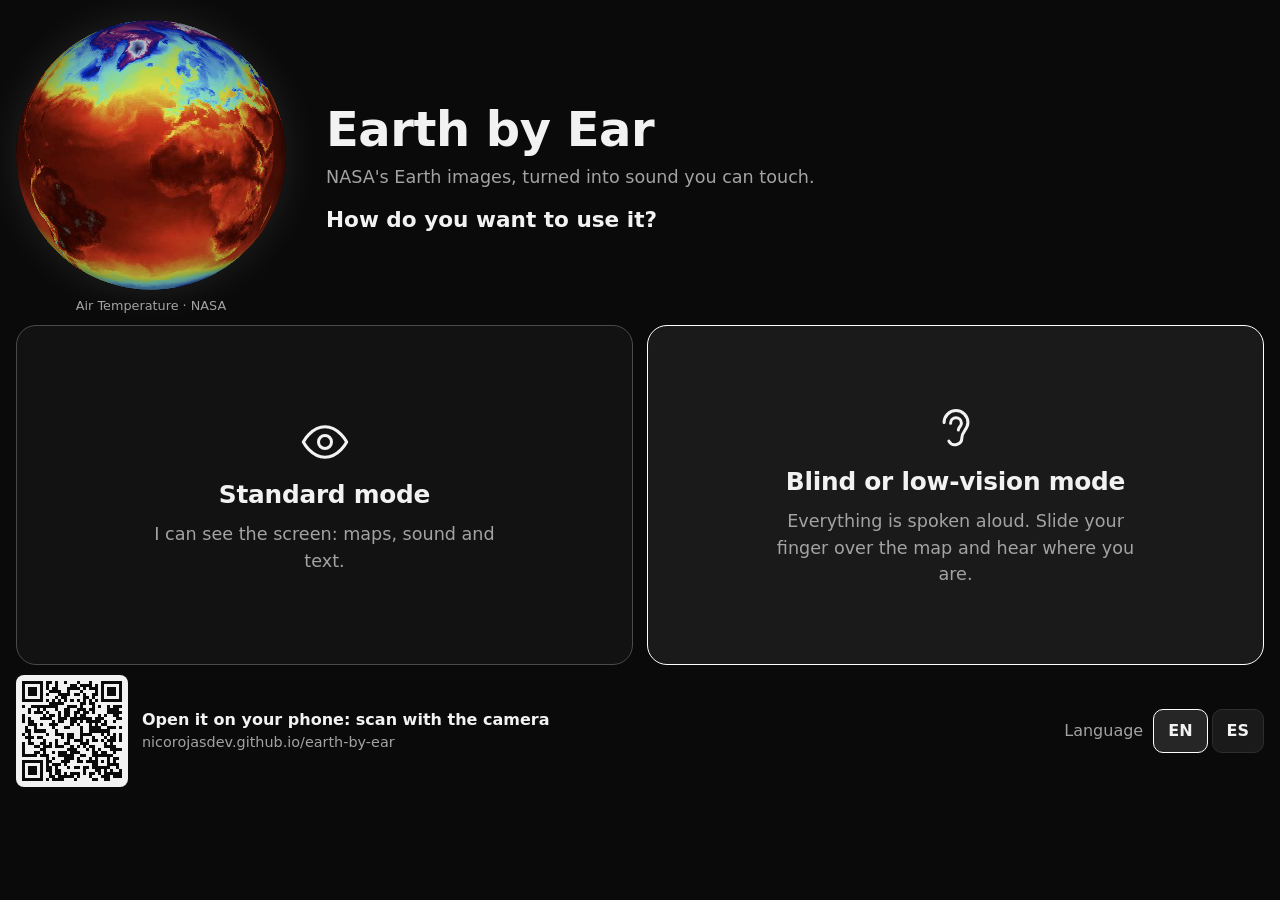
==== commit 76bea959: "Museum screens: turning-Earth welcome, QR code, kiosk mode, full-width layout - Welcome screen: a tu" ====
--- a/docs/index.html
+++ b/docs/index.html
@@ -35,9 +35,17 @@
 
 <!-- Welcome: choose standard or blind / low-vision mode before using the app. -->
 <main id="welcome" class="welcome" aria-labelledby="welcome-title">
-  <h1 id="welcome-title" tabindex="-1"><svg class="ic" aria-hidden="true" focusable="false"><use href="#i-globe"></use></svg> Earth by Ear</h1>
-  <p class="welcome-lead" data-i18n="welcome.lead"></p>
-  <h2 class="welcome-q" data-i18n="welcome.question"></h2>
+  <div class="welcome-hero">
+    <div class="globe-wrap" aria-hidden="true">
+      <canvas id="globe" class="globe" width="240" height="240"></canvas>
+      <p class="globe-cap" id="globe-cap"></p>
+    </div>
+    <div class="welcome-text">
+      <h1 id="welcome-title" tabindex="-1">Earth by Ear</h1>
+      <p class="welcome-lead" data-i18n="welcome.lead"></p>
+      <h2 class="welcome-q" data-i18n="welcome.question"></h2>
+    </div>
+  </div>
   <div class="welcome-choices">
     <button type="button" class="choice-big" data-mode="standard">
       <span class="ico"><svg class="ic" aria-hidden="true" focusable="false"><use href="#i-eye"></use></svg></span>
@@ -50,11 +58,20 @@
       <span class="sub" data-i18n="mode.blindSub"></span>
     </button>
   </div>
-  <div class="welcome-lang">
-    <span data-i18n="header.language"></span>
-    <div class="lang" role="group" data-i18n-aria="header.language">
-      <button type="button" class="btn" data-lang="en" lang="en" aria-label="EN, English">EN</button>
-      <button type="button" class="btn" data-lang="es" lang="es" aria-label="ES, Español">ES</button>
+  <div class="welcome-foot">
+    <div class="qr-box">
+      <svg class="qr" viewBox="0 0 37 37" role="img" aria-label="QR code: nicorojasdev.github.io/earth-by-ear" shape-rendering="crispEdges"><rect width="37" height="37" fill="#f2f2f2"/><path d="M2 2h7v1h-7zM10 2h2v1h-2zM13 2h1v1h-1zM16 2h1v1h-1zM20 2h1v1h-1zM24 2h1v1h-1zM28 2h7v1h-7zM2 3h1v1h-1zM8 3h1v1h-1zM10 3h1v1h-1zM13 3h1v1h-1zM18 3h2v1h-2zM21 3h4v1h-4zM26 3h1v1h-1zM28 3h1v1h-1zM34 3h1v1h-1zM2 4h1v1h-1zM4 4h3v1h-3zM8 4h1v1h-1zM10 4h1v1h-1zM12 4h2v1h-2zM17 4h4v1h-4zM22 4h1v1h-1zM24 4h3v1h-3zM28 4h1v1h-1zM30 4h3v1h-3zM34 4h1v1h-1zM2 5h1v1h-1zM4 5h3v1h-3zM8 5h1v1h-1zM11 5h4v1h-4zM17 5h1v1h-1zM21 5h1v1h-1zM26 5h1v1h-1zM28 5h1v1h-1zM30 5h3v1h-3zM34 5h1v1h-1zM2 6h1v1h-1zM4 6h3v1h-3zM8 6h1v1h-1zM10 6h1v1h-1zM14 6h4v1h-4zM19 6h2v1h-2zM22 6h1v1h-1zM25 6h2v1h-2zM28 6h1v1h-1zM30 6h3v1h-3zM34 6h1v1h-1zM2 7h1v1h-1zM8 7h1v1h-1zM13 7h1v1h-1zM15 7h2v1h-2zM22 7h2v1h-2zM25 7h1v1h-1zM28 7h1v1h-1zM34 7h1v1h-1zM2 8h7v1h-7zM10 8h1v1h-1zM12 8h1v1h-1zM14 8h1v1h-1zM16 8h1v1h-1zM18 8h1v1h-1zM20 8h1v1h-1zM22 8h1v1h-1zM24 8h1v1h-1zM26 8h1v1h-1zM28 8h7v1h-7zM11 9h5v1h-5zM21 9h2v1h-2zM24 9h2v1h-2zM2 10h1v1h-1zM5 10h9v1h-9zM17 10h3v1h-3zM21 10h1v1h-1zM25 10h1v1h-1zM27 10h1v1h-1zM30 10h1v1h-1zM32 10h3v1h-3zM4 11h1v1h-1zM7 11h1v1h-1zM9 11h1v1h-1zM13 11h1v1h-1zM16 11h2v1h-2zM20 11h3v1h-3zM24 11h2v1h-2zM30 11h4v1h-4zM4 12h1v1h-1zM6 12h3v1h-3zM10 12h1v1h-1zM14 12h1v1h-1zM16 12h2v1h-2zM19 12h2v1h-2zM22 12h2v1h-2zM25 12h1v1h-1zM30 12h5v1h-5zM2 13h1v1h-1zM9 13h1v1h-1zM11 13h2v1h-2zM14 13h1v1h-1zM16 13h2v1h-2zM19 13h1v1h-1zM21 13h2v1h-2zM27 13h1v1h-1zM29 13h1v1h-1zM32 13h2v1h-2zM2 14h1v1h-1zM4 14h1v1h-1zM8 14h4v1h-4zM14 14h3v1h-3zM18 14h7v1h-7zM26 14h3v1h-3zM33 14h2v1h-2zM2 15h1v1h-1zM4 15h2v1h-2zM12 15h1v1h-1zM14 15h2v1h-2zM18 15h2v1h-2zM21 15h1v1h-1zM23 15h5v1h-5zM29 15h1v1h-1zM32 15h1v1h-1zM4 16h3v1h-3zM8 16h1v1h-1zM11 16h3v1h-3zM18 16h1v1h-1zM20 16h1v1h-1zM24 16h1v1h-1zM26 16h1v1h-1zM28 16h2v1h-2zM3 17h1v1h-1zM6 17h1v1h-1zM12 17h1v1h-1zM16 17h2v1h-2zM21 17h1v1h-1zM24 17h4v1h-4zM30 17h3v1h-3zM34 17h1v1h-1zM3 18h2v1h-2zM6 18h4v1h-4zM13 18h1v1h-1zM21 18h1v1h-1zM24 18h7v1h-7zM2 19h1v1h-1zM4 19h1v1h-1zM10 19h1v1h-1zM13 19h3v1h-3zM17 19h2v1h-2zM21 19h4v1h-4zM28 19h1v1h-1zM30 19h1v1h-1zM32 19h1v1h-1zM34 19h1v1h-1zM3 20h3v1h-3zM7 20h2v1h-2zM15 20h1v1h-1zM17 20h2v1h-2zM21 20h1v1h-1zM25 20h1v1h-1zM29 20h1v1h-1zM31 20h2v1h-2zM34 20h1v1h-1zM4 21h1v1h-1zM9 21h1v1h-1zM13 21h1v1h-1zM17 21h1v1h-1zM19 21h3v1h-3zM23 21h1v1h-1zM25 21h2v1h-2zM28 21h1v1h-1zM30 21h3v1h-3zM34 21h1v1h-1zM2 22h1v1h-1zM4 22h2v1h-2zM8 22h2v1h-2zM11 22h1v1h-1zM13 22h1v1h-1zM16 22h2v1h-2zM21 22h3v1h-3zM29 22h1v1h-1zM31 22h1v1h-1zM2 23h1v1h-1zM6 23h2v1h-2zM9 23h3v1h-3zM13 23h3v1h-3zM18 23h1v1h-1zM20 23h1v1h-1zM22 23h1v1h-1zM24 23h2v1h-2zM29 23h4v1h-4zM2 24h1v1h-1zM8 24h2v1h-2zM17 24h3v1h-3zM23 24h1v1h-1zM25 24h1v1h-1zM27 24h1v1h-1zM31 24h4v1h-4zM2 25h1v1h-1zM6 25h2v1h-2zM9 25h1v1h-1zM12 25h1v1h-1zM14 25h3v1h-3zM18 25h3v1h-3zM25 25h2v1h-2zM28 25h2v1h-2zM32 25h1v1h-1zM2 26h5v1h-5zM8 26h3v1h-3zM14 26h5v1h-5zM21 26h2v1h-2zM25 26h7v1h-7zM10 27h1v1h-1zM12 27h1v1h-1zM16 27h3v1h-3zM20 27h1v1h-1zM24 27h1v1h-1zM26 27h1v1h-1zM30 27h1v1h-1zM32 27h2v1h-2zM2 28h7v1h-7zM10 28h2v1h-2zM15 28h3v1h-3zM20 28h2v1h-2zM23 28h4v1h-4zM28 28h1v1h-1zM30 28h1v1h-1zM32 28h1v1h-1zM2 29h1v1h-1zM8 29h1v1h-1zM10 29h1v1h-1zM12 29h3v1h-3zM16 29h1v1h-1zM25 29h2v1h-2zM30 29h4v1h-4zM2 30h1v1h-1zM4 30h3v1h-3zM8 30h1v1h-1zM10 30h2v1h-2zM13 30h1v1h-1zM17 30h1v1h-1zM19 30h2v1h-2zM22 30h2v1h-2zM25 30h6v1h-6zM33 30h1v1h-1zM2 31h1v1h-1zM4 31h3v1h-3zM8 31h1v1h-1zM10 31h2v1h-2zM13 31h2v1h-2zM22 31h1v1h-1zM26 31h2v1h-2zM29 31h1v1h-1zM31 31h1v1h-1zM34 31h1v1h-1zM2 32h1v1h-1zM4 32h3v1h-3zM8 32h1v1h-1zM11 32h1v1h-1zM13 32h2v1h-2zM16 32h1v1h-1zM18 32h3v1h-3zM22 32h1v1h-1zM24 32h2v1h-2zM27 32h1v1h-1zM29 32h6v1h-6zM2 33h1v1h-1zM8 33h1v1h-1zM11 33h2v1h-2zM14 33h5v1h-5zM20 33h1v1h-1zM24 33h1v1h-1zM28 33h3v1h-3zM32 33h3v1h-3zM2 34h7v1h-7zM10 34h1v1h-1zM12 34h4v1h-4zM19 34h1v1h-1zM25 34h2v1h-2zM29 34h2v1h-2z" fill="#0a0a0a"/></svg>
+      <div>
+        <p class="qr-title" data-i18n="welcome.qr"></p>
+        <p class="qr-url">nicorojasdev.github.io/earth-by-ear</p>
+      </div>
+    </div>
+    <div class="welcome-lang">
+      <span data-i18n="header.language"></span>
+      <div class="lang" role="group" data-i18n-aria="header.language">
+        <button type="button" class="btn" data-lang="en" lang="en" aria-label="EN, English">EN</button>
+        <button type="button" class="btn" data-lang="es" lang="es" aria-label="ES, Español">ES</button>
+      </div>
     </div>
   </div>
 </main>
@@ -145,6 +162,7 @@
 <script src="js/phenomenon-tab.js"></script>
 <script src="js/game.js"></script>
 <script src="js/audio-tour.js"></script>
+<script src="js/globe.js"></script>
 <script src="js/app.js"></script>
 </body>
 </html>
--- a/docs/css/style.css
+++ b/docs/css/style.css
@@ -219,3 +219,34 @@
 body.blind .blind-toggles .btn { min-height: 60px; flex-wrap: wrap; justify-content: flex-start; text-align: left; font-size: 1rem; }
 .blind-toggles .state { font-weight: 500; color: var(--muted); }
 .blind-toggles .btn[aria-pressed="false"] { background: var(--bg); border-style: dashed; color: var(--muted); }
+
+/* Welcome: turning Earth (screensaver) and QR code for visitors' phones */
+.welcome-hero { display: flex; align-items: center; gap: 16px; }
+.welcome-text { display: flex; flex-direction: column; gap: 6px; min-width: 0; }
+.globe-wrap { flex: none; display: flex; flex-direction: column; align-items: center; gap: 6px; order: 2; margin-left: auto; }
+.globe { width: 120px; height: 120px; border-radius: 50%; box-shadow: 0 0 40px rgba(255, 255, 255, 0.10); }
+.globe-cap { margin: 0; font-size: 0.8rem; color: var(--muted); min-height: 1.2em; text-align: center; }
+.welcome-foot { display: flex; align-items: center; justify-content: center; gap: 24px; flex-wrap: wrap; }
+.qr-box { display: none; align-items: center; gap: 14px; }
+.qr { width: 112px; height: 112px; border-radius: 8px; }
+.qr-title { margin: 0; font-weight: 600; }
+.qr-url { margin: 0; color: var(--muted); font-size: 0.9rem; }
+@media (min-width: 800px) {
+  .welcome-hero { gap: 40px; }
+  .globe-wrap { order: 0; margin-left: 0; }
+  .globe { width: min(30vh, 300px); height: min(30vh, 300px); }
+  .qr-box { display: flex; }
+  .welcome-foot { justify-content: space-between; }
+}
+
+/* Big screens (museum walls, TVs): use the whole width and bigger type */
+@media (min-width: 1600px) {
+  :root { font-size: 19px; }
+  body { max-width: none; padding: 0 48px 40px; }
+  .ph-grid { grid-template-columns: minmax(0, 3fr) minmax(340px, 1fr); }
+  .globe { width: min(38vh, 460px); height: min(38vh, 460px); }
+  .qr { width: 150px; height: 150px; }
+  .welcome-choices { min-height: 300px; }
+}
+@media (min-width: 2400px) { :root { font-size: 24px; } }
+body.choosing { padding-bottom: 0; }   /* the welcome screen fits the screen exactly */
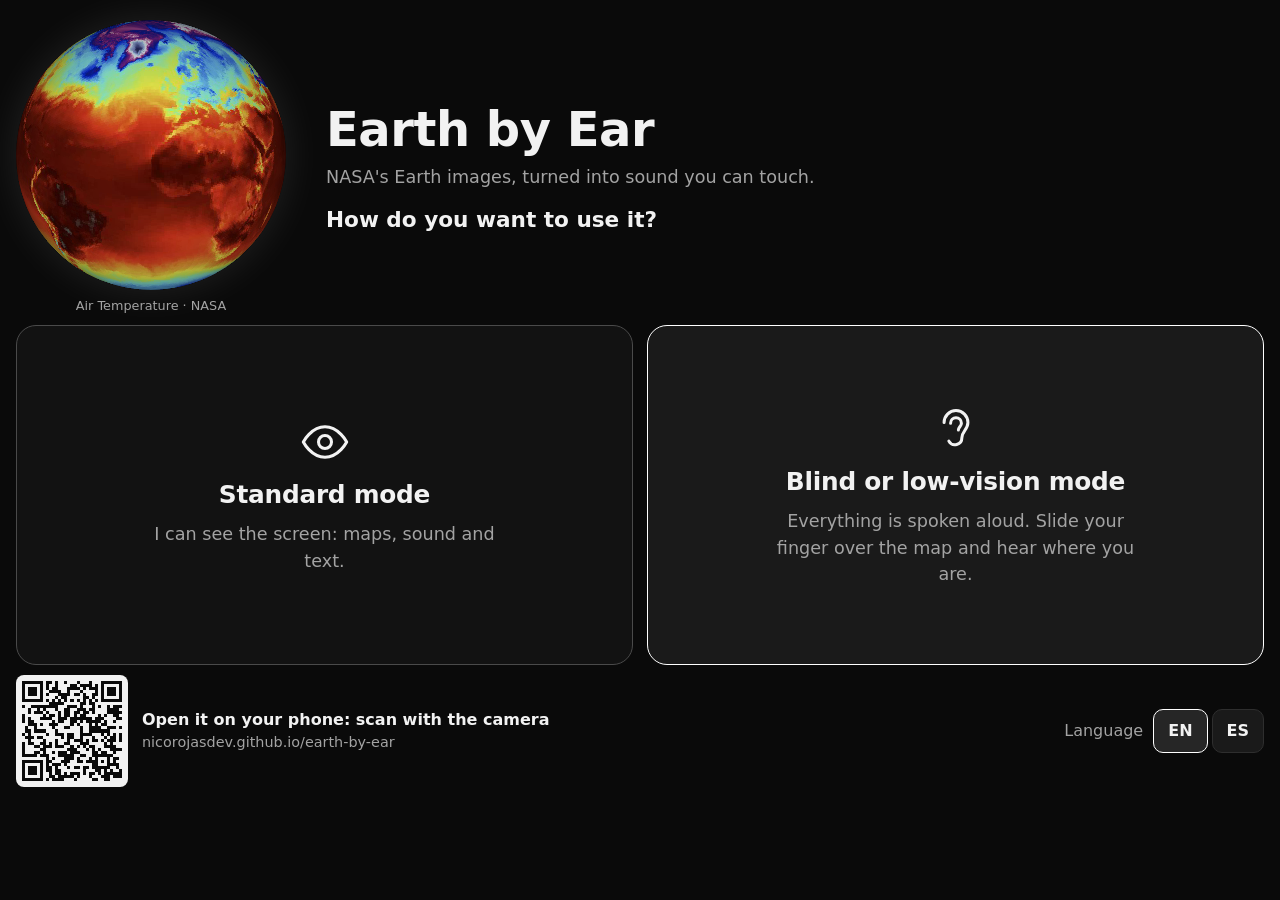
==== commit bfbfe5ce: "Big-screen dock at the bottom, tab arrows, Insights tab, clearer game choice - Screens >= 1600 px: h" ====
--- a/docs/index.html
+++ b/docs/index.html
@@ -139,8 +139,10 @@
     <h2 id="tb-name" class="tb-name" tabindex="-1"></h2>
     <button type="button" class="btn" id="tb-next" data-i18n-aria="blind.nextTopic"><svg class="ic" aria-hidden="true" focusable="false"><use href="#i-right"></use></svg></button>
   </div>
-  <nav class="tabbar">
+  <nav class="tabbar" data-i18n-aria="tabs.label">
+    <button type="button" class="btn tabnav" id="tab-prev" data-i18n-aria="tabs.prev"><svg class="ic" aria-hidden="true" focusable="false"><use href="#i-left"></use></svg></button>
     <div id="tablist" class="tablist" role="tablist" data-i18n-aria="tabs.label"></div>
+    <button type="button" class="btn tabnav" id="tab-next" data-i18n-aria="tabs.next"><svg class="ic" aria-hidden="true" focusable="false"><use href="#i-right"></use></svg></button>
   </nav>
   <div id="panels"></div>
 </main>
@@ -162,7 +164,10 @@
 <script src="js/phenomenon-tab.js"></script>
 <script src="js/game.js"></script>
 <script src="js/audio-tour.js"></script>
+<script src="js/insights.js"></script>
 <script src="js/globe.js"></script>
 <script src="js/app.js"></script>
+<!-- Big screens: buttons and tabs move here, to the bottom of the screen, within reach. -->
+<div id="dock" class="dock" role="region" data-i18n-aria="dock.label"></div>
 </body>
 </html>
--- a/docs/css/style.css
+++ b/docs/css/style.css
@@ -250,3 +250,44 @@
 }
 @media (min-width: 2400px) { :root { font-size: 24px; } }
 body.choosing { padding-bottom: 0; }   /* the welcome screen fits the screen exactly */
+
+/* Tab bar with previous / next buttons */
+.tabbar { display: flex; align-items: center; gap: 8px; }
+.tablist { flex: 1; min-width: 0; }
+.tabnav { flex: none; padding: 6px 10px; }
+body.blind .tabbar { display: none; }
+.tab.important { color: var(--text); font-weight: 700; border-color: var(--line-2); }
+
+/* Big screens: dock with the buttons and tabs at the bottom of the screen */
+.dock { display: none; }
+body.docked .dock {
+  display: flex; flex-direction: column; gap: 10px; position: fixed; left: 0; right: 0; bottom: 0; z-index: 30;
+  padding: 12px 48px 18px; background: var(--bg); border-top: 1px solid var(--line-2);
+}
+body.choosing .dock { display: none !important; }
+body.docked .dock .controls { justify-content: flex-end; }
+body.docked .dock .tabbar { position: static; padding: 0; }
+body.docked .dock .tab { border-radius: 0 0 10px 10px; border-bottom: 1px solid var(--line); border-top: 3px solid transparent; min-height: 56px; font-size: 1.05rem; }
+body.docked .dock .tab[aria-selected="true"] { border-top-color: var(--accent); }
+body.docked .dock .tabnav { min-height: 56px; min-width: 56px; }
+body.docked .dock .topicbar { margin: 0; }
+body.docked .panel { border-radius: var(--radius); }
+body.docked.blind .dock .controls .btn { min-height: 56px; }
+
+/* Insights tab */
+.insights h3 { margin-top: 24px; color: var(--text); }
+.ins-numbers { list-style: none; padding: 0; margin: 8px 0; display: grid; grid-template-columns: repeat(auto-fit, minmax(240px, 1fr)); gap: 12px; }
+.ins-num { background: var(--panel-2); border: 1px solid var(--line); border-radius: 12px; padding: 14px 16px; display: flex; flex-direction: column; gap: 6px; }
+.ins-value { font-size: 2rem; font-weight: 800; letter-spacing: -0.01em; color: var(--text); }
+.ins-what { color: var(--muted); }
+.ins-problems { display: grid; grid-template-columns: repeat(auto-fit, minmax(320px, 1fr)); gap: 12px; }
+.ins-card { background: var(--panel-2); border: 1px solid var(--line); border-left: 4px solid var(--text); border-radius: 12px; padding: 14px 16px; }
+.ins-card h4 { margin: 0 0 8px; font-size: 1.15rem; }
+.ins-card p { margin: 6px 0; }
+.ins-card b { color: var(--text); }
+.ins-method { color: var(--muted); max-width: 90ch; }
+
+/* Game: the chosen answer is unmistakable (inverted colors and a thick border) */
+.choice:has(input:checked) { background: var(--text); color: var(--bg); border: 2px solid var(--text); font-weight: 800; box-shadow: 0 0 0 3px var(--bg), 0 0 0 5px var(--text); }
+.choice:has(input:checked) input { accent-color: #0a0a0a; }
+.choice:focus-within { outline: 3px solid var(--focus); outline-offset: 2px; }
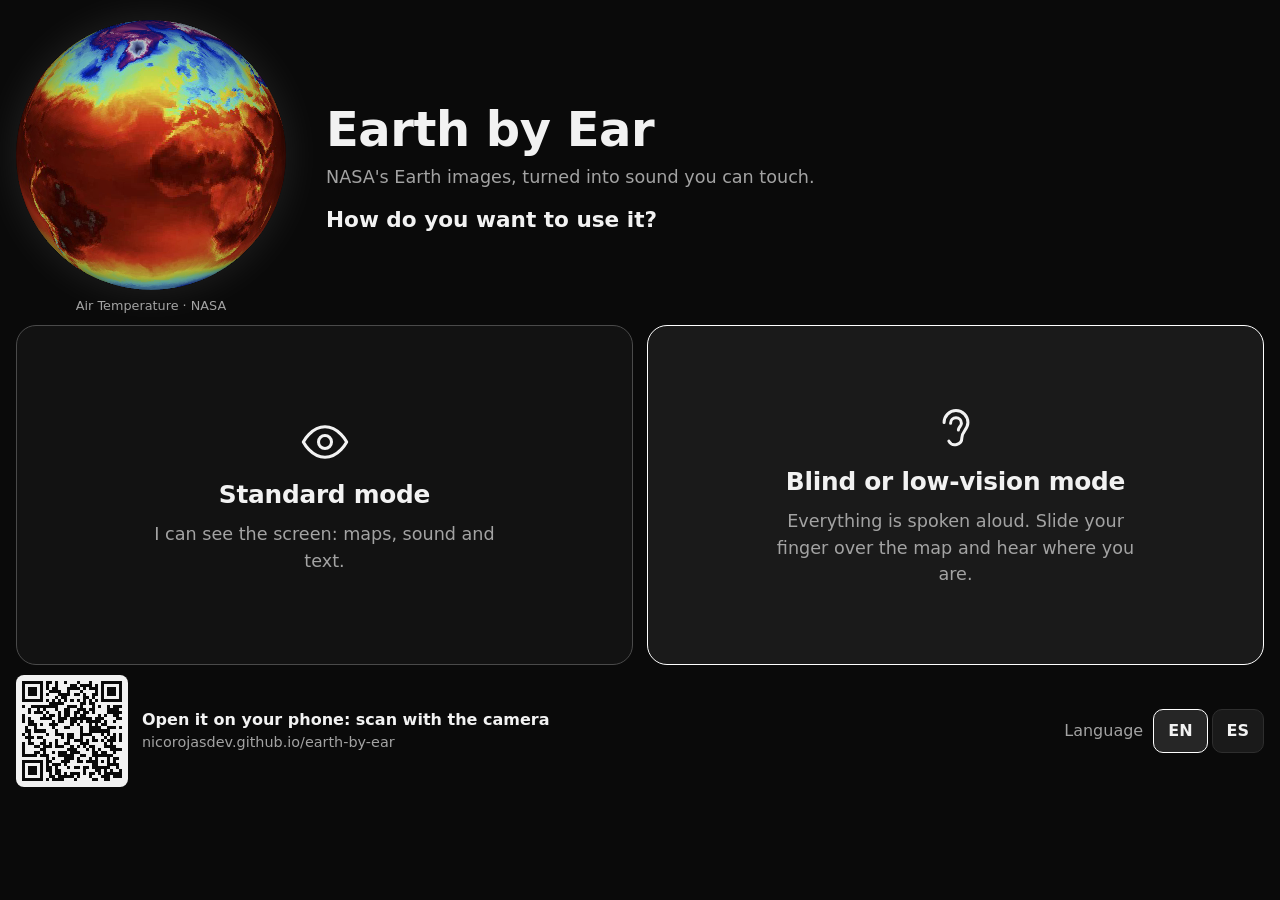
==== commit 6c5ada9c: "Map zoom (1x, 2x, 4x) with a note on data resolution - Zoom out / zoom in buttons and -/+ keys under" ====
--- a/docs/index.html
+++ b/docs/index.html
@@ -21,6 +21,8 @@
   <symbol id="i-voice" viewBox="0 0 24 24"><circle cx="9" cy="8" r="3.5"/><path d="M2.5 20c.8-3.6 3.3-5.5 6.5-5.5s5.7 1.9 6.5 5.5"/><path d="M17 6a4 4 0 0 1 0 5.5M19.5 3.5a7.5 7.5 0 0 1 0 10.5"/></symbol>
   <symbol id="i-voice-off" viewBox="0 0 24 24"><circle cx="9" cy="8" r="3.5"/><path d="M2.5 20c.8-3.6 3.3-5.5 6.5-5.5s5.7 1.9 6.5 5.5"/><path d="M17 6l5 5M22 6l-5 5"/></symbol>
   <symbol id="i-help" viewBox="0 0 24 24"><circle cx="12" cy="12" r="9"/><path d="M9.6 9.4a2.5 2.5 0 1 1 3.4 2.4c-.6.3-1 .8-1 1.5v.6"/><path d="M12 16.8v.2"/></symbol>
+  <symbol id="i-zoom-in" viewBox="0 0 24 24"><circle cx="10.5" cy="10.5" r="6.5"/><path d="M15.5 15.5 21 21M10.5 7.5v6M7.5 10.5h6"/></symbol>
+  <symbol id="i-zoom-out" viewBox="0 0 24 24"><circle cx="10.5" cy="10.5" r="6.5"/><path d="M15.5 15.5 21 21M7.5 10.5h6"/></symbol>
   <symbol id="i-info" viewBox="0 0 24 24"><circle cx="12" cy="12" r="9"/><path d="M12 11v5.5M12 7.8v.2"/></symbol>
   <symbol id="i-pin" viewBox="0 0 24 24"><path d="M12 21s-6.5-6-6.5-11a6.5 6.5 0 0 1 13 0c0 5-6.5 11-6.5 11z"/><circle cx="12" cy="10" r="2.4"/></symbol>
   <symbol id="i-play" viewBox="0 0 24 24"><path d="M8 5.5v13l10-6.5z"/></symbol>
--- a/docs/css/style.css
+++ b/docs/css/style.css
@@ -84,7 +84,7 @@
 .map.interactive { touch-action: none; cursor: crosshair; }
 .map.no-image { background: radial-gradient(ellipse at center, #1c1c1c 0%, #0d0d0d 75%); }
 .map-img, .map-overlay { position: absolute; inset: 0; width: 100%; height: 100%; display: block; }
-.map-img { object-fit: fill; }
+.map-img { object-fit: fill; transform-origin: 0 0; }
 .map.no-image .map-img { display: none; }
 .timeline { display: flex; flex-wrap: wrap; align-items: center; gap: 8px; margin: 10px 0; }
 .slider { flex: 1 1 160px; min-height: 44px; accent-color: #e6e6e6; }
@@ -291,3 +291,14 @@
 .choice:has(input:checked) { background: var(--text); color: var(--bg); border: 2px solid var(--text); font-weight: 800; box-shadow: 0 0 0 3px var(--bg), 0 0 0 5px var(--text); }
 .choice:has(input:checked) input { accent-color: #0a0a0a; }
 .choice:focus-within { outline: 3px solid var(--focus); outline-offset: 2px; }
+
+/* Map zoom (1x, 2x, 4x). Hidden in blind mode, which keeps the whole world under the finger. */
+.map.zoomed { touch-action: none; cursor: grab; }
+.map.zoomed.interactive { cursor: crosshair; }
+.map.dragging { cursor: grabbing; }
+.zoom-bar { display: flex; align-items: center; gap: 8px; margin-top: 8px; flex-wrap: wrap; }
+.zoom-bar .btn.icon { min-width: 48px; min-height: 48px; justify-content: center; }
+.zoom-bar .btn:disabled { opacity: 0.35; cursor: default; }
+.zoom-level { min-width: 2.6em; text-align: center; font-weight: 700; font-variant-numeric: tabular-nums; }
+.zoom-note { margin: 0; flex: 1 1 260px; color: var(--muted); font-size: 0.9rem; }
+body.blind .zoom-bar { display: none; }
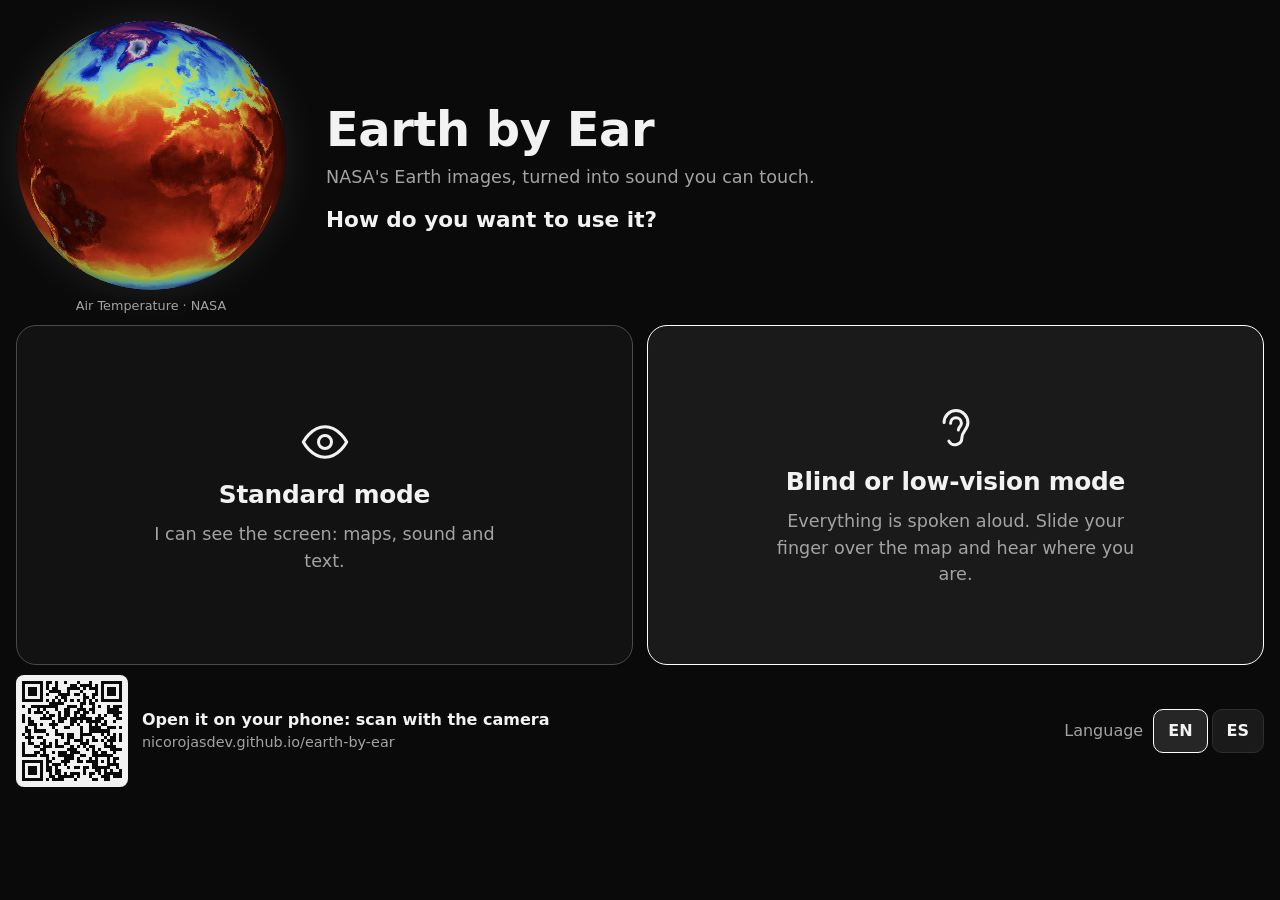
==== commit 6256cb80: "Blind mode on big screens: bottom controls, cursor arrows and speed; remove map zoom - Remove the ma" ====
--- a/docs/index.html
+++ b/docs/index.html
@@ -21,8 +21,6 @@
   <symbol id="i-voice" viewBox="0 0 24 24"><circle cx="9" cy="8" r="3.5"/><path d="M2.5 20c.8-3.6 3.3-5.5 6.5-5.5s5.7 1.9 6.5 5.5"/><path d="M17 6a4 4 0 0 1 0 5.5M19.5 3.5a7.5 7.5 0 0 1 0 10.5"/></symbol>
   <symbol id="i-voice-off" viewBox="0 0 24 24"><circle cx="9" cy="8" r="3.5"/><path d="M2.5 20c.8-3.6 3.3-5.5 6.5-5.5s5.7 1.9 6.5 5.5"/><path d="M17 6l5 5M22 6l-5 5"/></symbol>
   <symbol id="i-help" viewBox="0 0 24 24"><circle cx="12" cy="12" r="9"/><path d="M9.6 9.4a2.5 2.5 0 1 1 3.4 2.4c-.6.3-1 .8-1 1.5v.6"/><path d="M12 16.8v.2"/></symbol>
-  <symbol id="i-zoom-in" viewBox="0 0 24 24"><circle cx="10.5" cy="10.5" r="6.5"/><path d="M15.5 15.5 21 21M10.5 7.5v6M7.5 10.5h6"/></symbol>
-  <symbol id="i-zoom-out" viewBox="0 0 24 24"><circle cx="10.5" cy="10.5" r="6.5"/><path d="M15.5 15.5 21 21M7.5 10.5h6"/></symbol>
   <symbol id="i-info" viewBox="0 0 24 24"><circle cx="12" cy="12" r="9"/><path d="M12 11v5.5M12 7.8v.2"/></symbol>
   <symbol id="i-pin" viewBox="0 0 24 24"><path d="M12 21s-6.5-6-6.5-11a6.5 6.5 0 0 1 13 0c0 5-6.5 11-6.5 11z"/><circle cx="12" cy="10" r="2.4"/></symbol>
   <symbol id="i-play" viewBox="0 0 24 24"><path d="M8 5.5v13l10-6.5z"/></symbol>
@@ -31,6 +29,9 @@
   <symbol id="i-next" viewBox="0 0 24 24"><path d="M6.5 6v12l8.5-6zM17.5 6v12"/></symbol>
   <symbol id="i-left" viewBox="0 0 24 24"><path d="M15 4.5 7.5 12l7.5 7.5"/></symbol>
   <symbol id="i-right" viewBox="0 0 24 24"><path d="M9 4.5 16.5 12 9 19.5"/></symbol>
+  <symbol id="i-up" viewBox="0 0 24 24"><path d="M4.5 15 12 7.5l7.5 7.5"/></symbol>
+  <symbol id="i-down" viewBox="0 0 24 24"><path d="M4.5 9 12 16.5 19.5 9"/></symbol>
+  <symbol id="i-speed" viewBox="0 0 24 24"><path d="M3.5 17a8.5 8.5 0 1 1 17 0"/><path d="M12 17l4.5-5.5"/></symbol>
   <symbol id="i-replay" viewBox="0 0 24 24"><path d="M4.5 12a7.5 7.5 0 1 0 2.2-5.3"/><path d="M4.5 4.5v4h4"/></symbol>
 </svg>
 <a class="skip" href="#main" data-i18n="header.skip">Skip to content</a>
@@ -170,6 +171,6 @@
 <script src="js/globe.js"></script>
 <script src="js/app.js"></script>
 <!-- Big screens: buttons and tabs move here, to the bottom of the screen, within reach. -->
-<div id="dock" class="dock" role="region" data-i18n-aria="dock.label"></div>
+<div id="dock" class="dock" role="region" data-i18n-aria="dock.label"><div id="dock-bar" class="dock-bar"></div></div>
 </body>
 </html>
--- a/docs/css/style.css
+++ b/docs/css/style.css
@@ -84,7 +84,7 @@
 .map.interactive { touch-action: none; cursor: crosshair; }
 .map.no-image { background: radial-gradient(ellipse at center, #1c1c1c 0%, #0d0d0d 75%); }
 .map-img, .map-overlay { position: absolute; inset: 0; width: 100%; height: 100%; display: block; }
-.map-img { object-fit: fill; transform-origin: 0 0; }
+.map-img { object-fit: fill; }
 .map.no-image .map-img { display: none; }
 .timeline { display: flex; flex-wrap: wrap; align-items: center; gap: 8px; margin: 10px 0; }
 .slider { flex: 1 1 160px; min-height: 44px; accent-color: #e6e6e6; }
@@ -180,14 +180,16 @@
 body.blind .ph-side { display: none; }
 body.blind .top { grid-template-columns: 1fr auto; padding: 8px 0 0; }
 body.blind .top h1 { font-size: 1.35rem; }
-body.blind .topicbar { display: grid; grid-template-columns: 76px 1fr 76px; gap: 8px; align-items: center; margin: 6px 0 10px; }
-body.blind .topicbar .btn { min-height: 76px; font-size: 1.9rem; padding: 0; }
+/* Button size follows the screen: about 9% of its height on phones and tablets (76 px on a phone). */
+body.blind { --bh: clamp(60px, 9vh, 88px); --bf: clamp(1.05rem, 2.1vh, 1.35rem); }
+body.blind .topicbar { display: grid; grid-template-columns: var(--bh) 1fr var(--bh); gap: 8px; align-items: center; margin: 6px 0 10px; }
+body.blind .topicbar .btn { min-height: var(--bh); font-size: 1.9rem; padding: 0; }
 body.blind .tb-name { margin: 0; text-align: center; font-size: 1.6rem; color: var(--text); }
 body.blind .tb-name:focus { outline: none; }
 body.blind .ph-grid { display: block; }
 body.blind .map { aspect-ratio: auto; height: 56vh; height: 56dvh; }
 body.blind .blind-bar { display: grid; grid-template-columns: 1fr 1fr; gap: 10px; margin-top: 10px; }
-body.blind .blind-bar .btn { min-height: 76px; font-size: 1.2rem; }
+body.blind .blind-bar .btn { min-height: var(--bh); font-size: var(--bf); }
 body.blind .blind-bar .btn.wide { grid-column: 1 / -1; }
 body.blind .readout { font-size: 1.15rem; min-height: 1.5em; }
 
@@ -216,7 +218,7 @@
 /* Blind mode: two separate switches, data sound and voice */
 .blind-toggles { display: none; }
 body.blind .blind-toggles { display: grid; grid-column: 1 / -1; grid-template-columns: 1fr 1fr; gap: 8px; }
-body.blind .blind-toggles .btn { min-height: 60px; flex-wrap: wrap; justify-content: flex-start; text-align: left; font-size: 1rem; }
+body.blind .blind-toggles .btn { min-height: calc(var(--bh) * 0.8); flex-wrap: wrap; justify-content: flex-start; text-align: left; font-size: 1rem; }
 .blind-toggles .state { font-weight: 500; color: var(--muted); }
 .blind-toggles .btn[aria-pressed="false"] { background: var(--bg); border-style: dashed; color: var(--muted); }
 
@@ -292,13 +294,42 @@
 .choice:has(input:checked) input { accent-color: #0a0a0a; }
 .choice:focus-within { outline: 3px solid var(--focus); outline-offset: 2px; }
 
-/* Map zoom (1x, 2x, 4x). Hidden in blind mode, which keeps the whole world under the finger. */
-.map.zoomed { touch-action: none; cursor: grab; }
-.map.zoomed.interactive { cursor: crosshair; }
-.map.dragging { cursor: grabbing; }
-.zoom-bar { display: flex; align-items: center; gap: 8px; margin-top: 8px; flex-wrap: wrap; }
-.zoom-bar .btn.icon { min-width: 48px; min-height: 48px; justify-content: center; }
-.zoom-bar .btn:disabled { opacity: 0.35; cursor: default; }
-.zoom-level { min-width: 2.6em; text-align: center; font-weight: 700; font-variant-numeric: tabular-nums; }
-.zoom-note { margin: 0; flex: 1 1 260px; color: var(--muted); font-size: 0.9rem; }
-body.blind .zoom-bar { display: none; }
+
+/* Blind mode on big screens: every control sits in the dock at the bottom, and the bigger the screen,
+   the smaller the buttons are compared with it, so the map gets the space.
+   Row 1: topic arrows, sound and voice switches, Mode and Help.
+   Row 2: Repeat, Details, Listen over time, the cursor arrows and the speed. */
+.dock-bar, .pad-area { display: none; }
+body.docked.blind { --bh: clamp(48px, 5.6vh, 84px); --bf: clamp(1rem, 1.5vh, 1.5rem); }
+body.docked.blind .dock {
+  display: grid; grid-template-columns: minmax(0, 1.6fr) minmax(0, 1.6fr) auto;
+  grid-template-areas: "topic toggles controls" "bar bar bar";
+  align-items: stretch; gap: 10px 14px; padding: 10px 40px 14px;
+}
+body.docked.blind .dock #topicbar { grid-area: topic; margin: 0; }
+body.docked.blind .dock .tb-name { font-size: calc(var(--bf) * 1.25); }
+body.docked.blind .dock .blind-toggles { grid-area: toggles; }
+body.docked.blind .dock .blind-toggles .btn { min-height: var(--bh); font-size: var(--bf); }
+body.docked.blind .dock .controls { grid-area: controls; align-items: stretch; }
+body.docked.blind .dock .controls .btn { min-height: var(--bh); font-size: var(--bf); }
+body.docked.blind .dock .dock-bar { grid-area: bar; display: block; }
+body.helpopen .dock-bar { display: none !important; }
+body.docked.blind .dock .blind-bar {
+  display: grid; grid-template-columns: minmax(0, 1fr) minmax(0, 1fr) minmax(0, 1.4fr) auto minmax(0, 1fr);
+  gap: 10px 14px; align-items: stretch; margin: 0;
+}
+body.docked.blind .dock .blind-bar .btn.wide { grid-column: auto; }
+body.docked.blind .pad-area { display: contents; }
+.pad { display: grid; grid-template-columns: repeat(3, calc(var(--bh) * 1.25)); grid-template-rows: repeat(2, calc(var(--bh) * 0.75)); gap: 6px; }
+body.blind .blind-bar .pad .btn { min-height: 0; padding: 0; justify-content: center; font-size: 1rem; }
+.pad .ic { width: 32px; height: 32px; }
+body.docked.blind .map-wrap { margin-inline: auto; }
+.pad-left { grid-column: 1; grid-row: 1 / 3; }
+.pad-up { grid-column: 2; grid-row: 1; }
+.pad-down { grid-column: 2; grid-row: 2; }
+.pad-right { grid-column: 3; grid-row: 1 / 3; }
+.pad .btn:active, .pad .btn.held { background: var(--text); color: var(--bg); }
+.speed-btn { justify-content: center; }
+body.docked.blind .readout { font-size: var(--bf); }
+/* The loading line would push the map down while a topic loads; on the big screen it is only for screen readers. */
+body.docked.blind .panel .status { position: absolute; width: 1px; height: 1px; overflow: hidden; clip: rect(0 0 0 0); white-space: nowrap; margin: 0; }
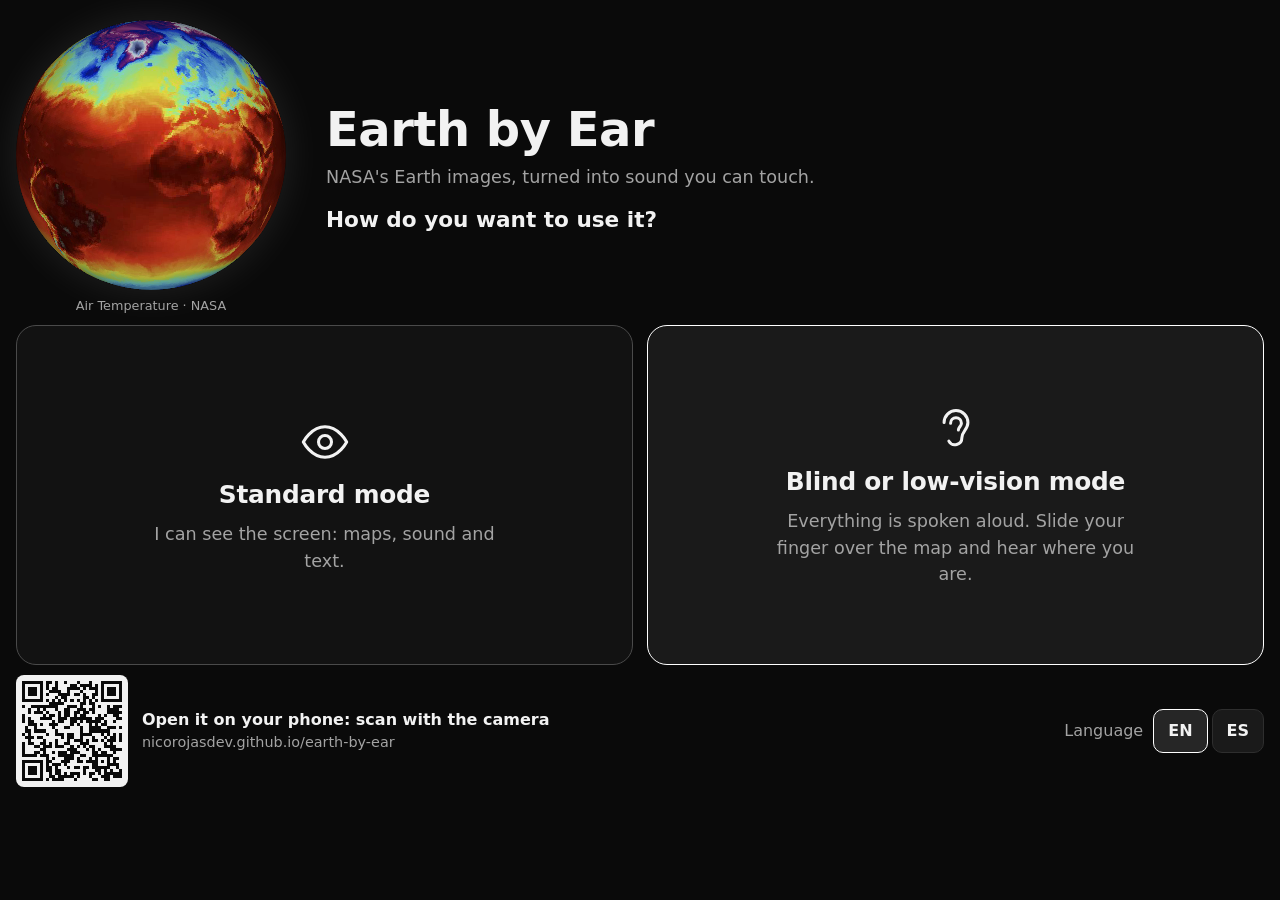
==== commit 1ea6d10f: "Interactive 3D globe, right-hand control column, listening game results - Globe / Flat map switch on" ====
--- a/docs/index.html
+++ b/docs/index.html
@@ -29,6 +29,9 @@
   <symbol id="i-next" viewBox="0 0 24 24"><path d="M6.5 6v12l8.5-6zM17.5 6v12"/></symbol>
   <symbol id="i-left" viewBox="0 0 24 24"><path d="M15 4.5 7.5 12l7.5 7.5"/></symbol>
   <symbol id="i-right" viewBox="0 0 24 24"><path d="M9 4.5 16.5 12 9 19.5"/></symbol>
+  <symbol id="i-map" viewBox="0 0 24 24"><rect x="3" y="5.5" width="18" height="13" rx="1.5"/><path d="M3 12h18M9 5.5v13M15 5.5v13"/></symbol>
+  <symbol id="i-turn-w" viewBox="0 0 24 24"><path d="M19 15a7.5 7.5 0 0 0-13-4.5"/><path d="M5.5 6v4.8h4.8"/></symbol>
+  <symbol id="i-turn-e" viewBox="0 0 24 24"><path d="M5 15a7.5 7.5 0 0 1 13-4.5"/><path d="M18.5 6v4.8h-4.8"/></symbol>
   <symbol id="i-up" viewBox="0 0 24 24"><path d="M4.5 15 12 7.5l7.5 7.5"/></symbol>
   <symbol id="i-down" viewBox="0 0 24 24"><path d="M4.5 9 12 16.5 19.5 9"/></symbol>
   <symbol id="i-speed" viewBox="0 0 24 24"><path d="M3.5 17a8.5 8.5 0 1 1 17 0"/><path d="M12 17l4.5-5.5"/></symbol>
--- a/docs/css/style.css
+++ b/docs/css/style.css
@@ -84,6 +84,7 @@
 .map.interactive { touch-action: none; cursor: crosshair; }
 .map.no-image { background: radial-gradient(ellipse at center, #1c1c1c 0%, #0d0d0d 75%); }
 .map-img, .map-overlay { position: absolute; inset: 0; width: 100%; height: 100%; display: block; }
+.map-globe { position: absolute; display: none; }
 .map-img { object-fit: fill; }
 .map.no-image .map-img { display: none; }
 .timeline { display: flex; flex-wrap: wrap; align-items: center; gap: 8px; margin: 10px 0; }
@@ -177,7 +178,7 @@
 body.blind .tabbar, body.blind .foot, body.blind .skip,
 body.blind #btn-sound, body.blind #btn-voice, body.blind .controls .lang, body.blind .tagline, body.blind .intro,
 body.blind .ph-head, body.blind .lead, body.blind .timeline, body.blind .modes, body.blind .help, body.blind .keys,
-body.blind .ph-side { display: none; }
+body.blind .ph-data { display: none; }
 body.blind .top { grid-template-columns: 1fr auto; padding: 8px 0 0; }
 body.blind .top h1 { font-size: 1.35rem; }
 /* Button size follows the screen: about 9% of its height on phones and tablets (76 px on a phone). */
@@ -245,7 +246,7 @@
 @media (min-width: 1600px) {
   :root { font-size: 19px; }
   body { max-width: none; padding: 0 48px 40px; }
-  .ph-grid { grid-template-columns: minmax(0, 3fr) minmax(340px, 1fr); }
+  .ph-grid { grid-template-columns: minmax(0, 1fr) minmax(400px, 27%); gap: 24px; }
   .globe { width: min(38vh, 460px); height: min(38vh, 460px); }
   .qr { width: 150px; height: 150px; }
   .welcome-choices { min-height: 300px; }
@@ -333,3 +334,41 @@
 body.docked.blind .readout { font-size: var(--bf); }
 /* The loading line would push the map down while a topic loads; on the big screen it is only for screen readers. */
 body.docked.blind .panel .status { position: absolute; width: 1px; height: 1px; overflow: hidden; clip: rect(0 0 0 0); white-space: nowrap; margin: 0; }
+
+/* Globe view: the same frame wrapped on a sphere, with a soft halo, on a deep background. */
+.map.sphere { aspect-ratio: 16 / 10; touch-action: none; cursor: grab;
+  background: radial-gradient(ellipse at 50% 45%, #1b1b1b 0%, #0b0b0b 55%, #050505 100%); }
+.map.sphere.interactive { cursor: crosshair; }
+.map.sphere .map-img { visibility: hidden; }
+.map.sphere .map-globe { display: block; }
+@media (max-width: 700px) { .map.sphere { aspect-ratio: 1 / 1; } }
+.viewbar { display: flex; align-items: center; justify-content: space-between; gap: 10px; margin-bottom: 10px; flex-wrap: wrap; }
+.seg { display: inline-flex; border: 1px solid var(--line-2); border-radius: 12px; padding: 3px; gap: 3px; background: var(--bg); }
+.seg-btn { border: 0; background: transparent; color: var(--muted); padding: 6px 14px; min-height: 40px; }
+.seg-btn[aria-pressed="true"] { background: var(--text); color: var(--bg); font-weight: 700; }
+.turns { display: none; gap: 8px; }
+.is-globe .turns { display: inline-flex; }
+.turns .btn.icon { min-width: 44px; min-height: 44px; justify-content: center; }
+.globe-hint { display: none; margin: 8px 0 0; color: var(--muted); font-size: 0.92rem; }
+.is-globe .globe-hint { display: block; }
+body.blind .viewbar, body.blind .globe-hint { display: none !important; }
+
+/* Right column: the time controls, the mode, the spoken line, then the numbers. On phones it simply
+   follows the map, in the same order as before. */
+.ph-controls { display: flex; flex-direction: column; gap: 6px; margin-bottom: 14px; }
+.ph-controls .timeline { margin: 0; }
+.ph-controls .timeline .date { order: 4; margin-left: auto; text-align: right; }
+.ph-controls .timeline .slider { order: 5; flex-basis: 100%; }
+.ph-controls .timeline .speed { order: 6; }
+.readout:not(:empty) { background: var(--panel-2); border: 1px solid var(--line); border-left: 3px solid var(--text); border-radius: 10px; padding: 10px 12px; margin: 4px 0; }
+body.blind .readout:not(:empty) { background: none; border: 0; padding: 0; }
+.ph-data { border-top: 1px solid var(--line); padding-top: 14px; }
+body.blind .ph-side { display: block; }
+
+/* Big screens, standard mode: a compact header (title and intro side by side) so the globe fits. */
+@media (min-width: 1600px) {
+  body.docked:not(.blind) .top { grid-template-columns: auto minmax(0, 1fr); column-gap: 40px; align-items: center; padding: 14px 0 12px; }
+  body.docked:not(.blind) .top h1 { margin: 0; }
+  body.docked:not(.blind) .intro { grid-column: 2; grid-row: 1; margin: 0; max-width: 90ch; }
+  body.docked:not(.blind) .lead { margin-bottom: 10px; }
+}
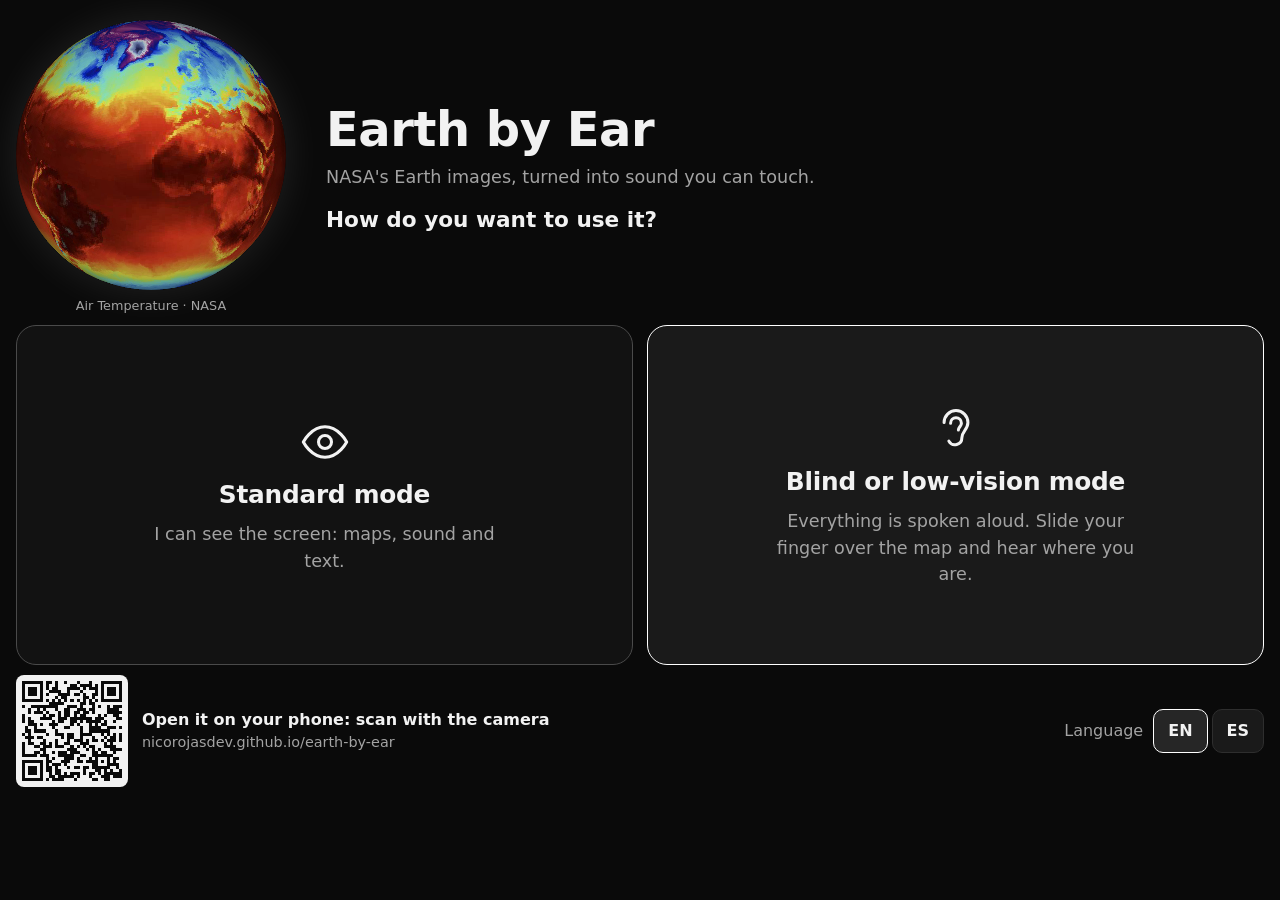
==== commit bc156ddd: "Home button, numbers beside the globe, final README with screenshots - Home button at the top of eve" ====
--- a/docs/index.html
+++ b/docs/index.html
@@ -32,6 +32,7 @@
   <symbol id="i-map" viewBox="0 0 24 24"><rect x="3" y="5.5" width="18" height="13" rx="1.5"/><path d="M3 12h18M9 5.5v13M15 5.5v13"/></symbol>
   <symbol id="i-turn-w" viewBox="0 0 24 24"><path d="M19 15a7.5 7.5 0 0 0-13-4.5"/><path d="M5.5 6v4.8h4.8"/></symbol>
   <symbol id="i-turn-e" viewBox="0 0 24 24"><path d="M5 15a7.5 7.5 0 0 1 13-4.5"/><path d="M18.5 6v4.8h-4.8"/></symbol>
+  <symbol id="i-home" viewBox="0 0 24 24"><path d="M3.5 11.5 12 4.5l8.5 7"/><path d="M6.5 9.5V19.5h11V9.5"/><path d="M10 19.5v-5h4v5"/></symbol>
   <symbol id="i-up" viewBox="0 0 24 24"><path d="M4.5 15 12 7.5l7.5 7.5"/></symbol>
   <symbol id="i-down" viewBox="0 0 24 24"><path d="M4.5 9 12 16.5 19.5 9"/></symbol>
   <symbol id="i-speed" viewBox="0 0 24 24"><path d="M3.5 17a8.5 8.5 0 1 1 17 0"/><path d="M12 17l4.5-5.5"/></symbol>
@@ -84,7 +85,10 @@
 
 <header class="top">
   <div class="brand">
-    <h1 data-i18n="app.title">Earth by Ear</h1>
+    <div class="brand-row">
+      <button type="button" class="btn home-btn" id="btn-home"><svg class="ic" aria-hidden="true" focusable="false"><use href="#i-home"></use></svg> <span data-i18n="nav.home">Home</span></button>
+      <h1 data-i18n="app.title">Earth by Ear</h1>
+    </div>
     <p class="tagline" data-i18n="app.tagline"></p>
   </div>
   <div class="controls">
--- a/docs/css/style.css
+++ b/docs/css/style.css
@@ -372,3 +372,37 @@
   body.docked:not(.blind) .intro { grid-column: 2; grid-row: 1; margin: 0; max-width: 90ch; }
   body.docked:not(.blind) .lead { margin-bottom: 10px; }
 }
+
+/* Home button, top left, on every screen */
+.brand-row { display: flex; align-items: center; gap: 14px; flex-wrap: wrap; }
+.brand-row h1 { margin: 0; }
+.home-btn { gap: 8px; padding: 6px 14px; min-height: 44px; }
+body.blind .home-btn { min-height: 52px; }
+
+/* Numbers beside the globe on wide screens (decorative copy of the side column, plus the trend) */
+.map-figure { position: relative; }
+.hud { display: none; position: absolute; inset: 0; pointer-events: none; padding: 22px 24px; justify-content: space-between; }
+.map-figure:has(.map.sphere.wide) .hud { display: flex; }
+.hud-col { width: var(--hud-w, 240px); display: flex; flex-direction: column; gap: 6px; }
+.hud-r { text-align: left; }
+.hud p { margin: 0; }
+.hud-date { font-weight: 700; color: var(--muted); font-variant-numeric: tabular-nums; }
+.hud-big { font-size: clamp(2rem, 3.2vw, 3.6rem); font-weight: 800; line-height: 1.05; letter-spacing: -0.02em; font-variant-numeric: tabular-nums; }
+.hud-label { color: var(--muted); margin-bottom: 8px !important; }
+.hud-level { display: flex; flex-direction: column; gap: 6px; font-weight: 700; margin-bottom: 10px !important; }
+.hud-bar { display: block; height: 6px; border-radius: 3px; background: rgba(255,255,255,0.12); overflow: hidden; }
+.hud-bar i { display: block; height: 100%; background: #f2f2f2; border-radius: 3px; transition: width 0.3s; }
+.hud-stats { display: grid; grid-template-columns: 1fr; gap: 2px; margin: 0; }
+.hud-stats dt { color: var(--muted); font-size: 0.9rem; }
+.hud-stats dd { margin: 0 0 8px; font-weight: 700; }
+.hud-title { color: var(--muted); font-size: 0.9rem; font-weight: 600; }
+.spark { width: 100%; height: auto; max-height: 120px; overflow: visible; margin-top: 4px; }
+.spark-area { fill: rgba(255,255,255,0.08); stroke: none; }
+.spark-line { fill: none; stroke: #e6e6e6; stroke-width: 2; stroke-linejoin: round; }
+.spark-now-line { stroke: rgba(255,255,255,0.35); stroke-width: 1; stroke-dasharray: 3 3; }
+.spark-now { fill: #ffffff; stroke: #0b0b0b; stroke-width: 2; }
+.hud-axis { display: flex; justify-content: space-between; color: var(--muted); font-size: 0.8rem; margin-bottom: 14px !important; }
+.hud-text { font-weight: 600; }
+.hud-muted { color: var(--muted); font-weight: 500; font-size: 0.92rem; }
+@media (prefers-reduced-motion: reduce) { .hud-bar i { transition: none; } }
+.ph-controls .readout:empty { min-height: 0; margin: 0; }
